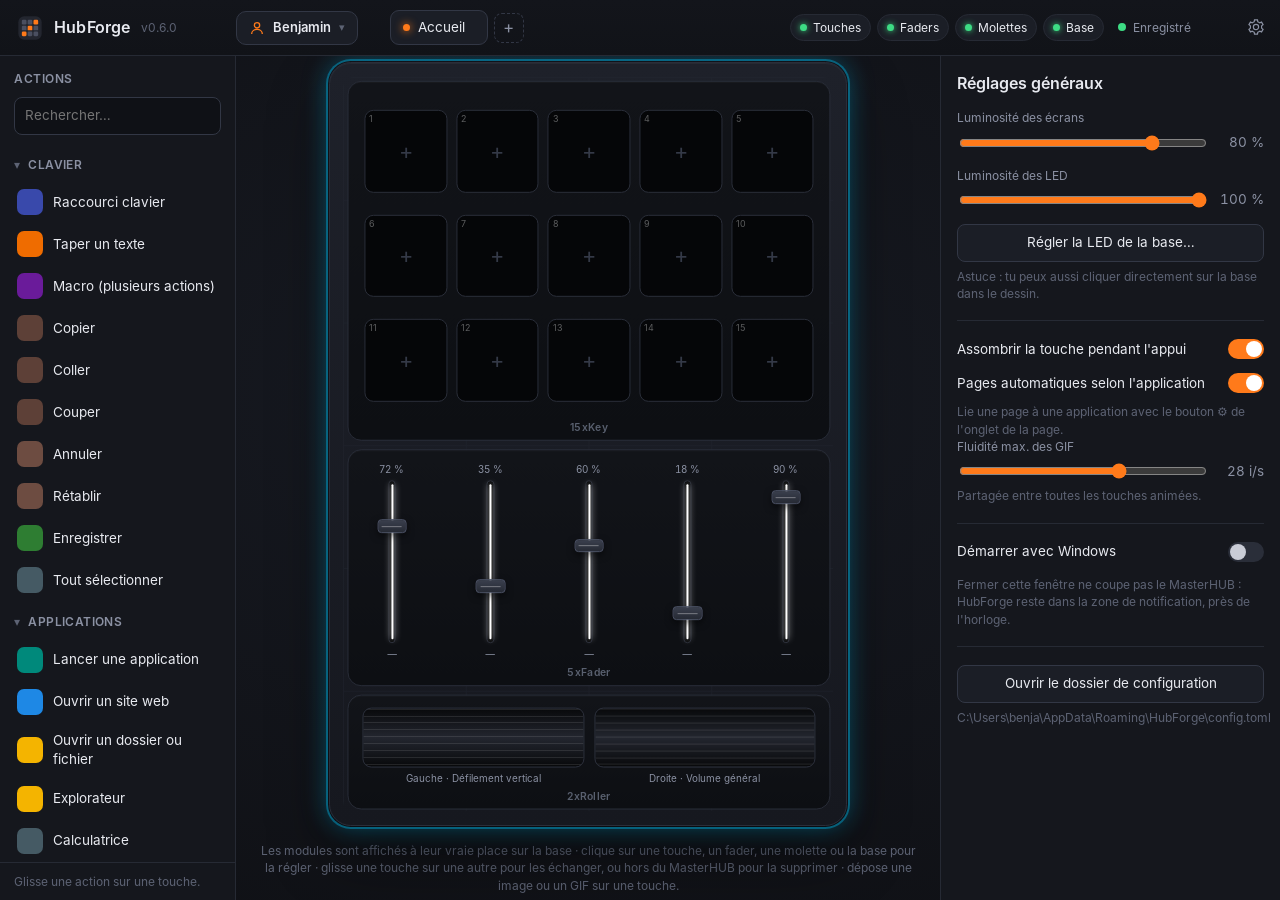
==== apps/hubforge/ui/index.html @ d47990d3 "v0.6.0 : profils, styles des touches vivantes, mini-jeu caché - Profils : une configuration complète" ====
<!doctype html>
<html lang="fr">
<head>
  <meta charset="utf-8" />
  <meta name="viewport" content="width=device-width, initial-scale=1" />
  <title>HubForge</title>
  <link rel="stylesheet" href="style.css" />
</head>
<body>
  <header class="topbar">
    <div class="brand">
      <svg class="brand-logo" viewBox="0 0 24 24" aria-hidden="true">
        <rect x="2" y="2" width="20" height="20" rx="5" fill="#23262f"/>
        <g fill="#4a4f60">
          <rect x="5" y="5" width="4" height="4" rx="1"/><rect x="10" y="5" width="4" height="4" rx="1"/>
          <rect x="5" y="10" width="4" height="4" rx="1"/><rect x="15" y="10" width="4" height="4" rx="1"/>
          <rect x="10" y="15" width="4" height="4" rx="1"/><rect x="15" y="15" width="4" height="4" rx="1"/>
        </g>
        <g fill="#ff7a1a"><rect x="15" y="5" width="4" height="4" rx="1"/><rect x="10" y="10" width="4" height="4" rx="1"/><rect x="5" y="15" width="4" height="4" rx="1"/></g>
      </svg>
      <span class="brand-name">HubForge</span>
      <span class="brand-version" id="version"></span>
    </div>

    <div class="profile-wrap">
      <button class="profile-btn" id="profile-btn" title="Profil : une configuration complète du MasterHUB (touches, faders, molettes, LED)">
        <svg viewBox="0 0 24 24" aria-hidden="true"><circle cx="12" cy="8" r="4"/><path d="M4 21c0-4 3.6-7 8-7s8 3 8 7"/></svg>
        <span id="profile-name">Profil</span>
        <span class="caret">▾</span>
      </button>
      <div class="profile-menu hidden" id="profile-menu"></div>
    </div>

    <nav class="pages" id="pages" aria-label="Pages"></nav>

    <div class="topbar-right">
      <div class="modules" id="modules" title="Modules connectés"></div>
      <div class="save-state" id="save-state"><span class="dot"></span><span class="label">Enregistré</span></div>
      <button class="icon-btn" id="btn-settings" title="Réglages généraux">
        <svg viewBox="0 0 24 24"><path d="M12 8.5a3.5 3.5 0 1 0 0 7 3.5 3.5 0 0 0 0-7Z"/><path d="M19.4 13.5a7.7 7.7 0 0 0 0-3l2-1.6-2-3.4-2.4 1a7.6 7.6 0 0 0-2.6-1.5L14 2.5h-4l-.4 2.5A7.6 7.6 0 0 0 7 6.5l-2.4-1-2 3.4 2 1.6a7.7 7.7 0 0 0 0 3l-2 1.6 2 3.4 2.4-1a7.6 7.6 0 0 0 2.6 1.5l.4 2.5h4l.4-2.5a7.6 7.6 0 0 0 2.6-1.5l2.4 1 2-3.4-2-1.6Z"/></svg>
      </button>
    </div>
  </header>

  <div class="banner hidden" id="banner"></div>

  <main class="layout">
    <aside class="library">
      <div class="library-head">
        <h2>Actions</h2>
        <input type="search" class="input" id="lib-search" placeholder="Rechercher…" autocomplete="off" />
      </div>
      <div class="library-list" id="library"></div>
      <p class="library-hint">Glisse une action sur une touche.</p>
    </aside>

    <section class="stage">
      <div class="device" id="device">
        <div class="base" id="base"></div>
      </div>
      <p class="stage-hint">Les modules sont affichés à leur vraie place sur la base · clique sur une touche, un fader, une molette ou la base pour la régler · glisse une touche sur une autre pour les échanger, ou hors du MasterHUB pour la supprimer · dépose une image ou un GIF sur une touche.</p>
    </section>

    <aside class="inspector" id="inspector"></aside>
  </main>

  <div class="modal hidden" id="modal">
    <div class="modal-card">
      <p id="modal-text"></p>
      <input type="text" id="modal-input" class="hidden" />
      <div class="modal-actions">
        <button class="btn ghost" id="modal-cancel">Annuler</button>
        <button class="btn primary" id="modal-ok">OK</button>
      </div>
    </div>
  </div>

  <div class="toast hidden" id="toast"></div>

  <script src="app.js"></script>
</body>
</html>
---- apps/hubforge/ui/style.css ----
@font-face { font-family: "Inter"; src: url("fonts/Inter-Regular.otf"); font-weight: 400; }
@font-face { font-family: "Inter"; src: url("fonts/Inter-SemiBold.otf"); font-weight: 600; }

:root {
  --bg: #0e0f13;
  --panel: #15171d;
  --panel-2: #1b1e26;
  --line: #262a34;
  --line-2: #323745;
  --text: #e8eaf0;
  --muted: #8b91a3;
  --faint: #5d6374;
  --accent: #ff7a1a;
  --accent-2: #ff9a4d;
  --accent-soft: rgba(255, 122, 26, 0.14);
  --ok: #3ddc84;
  --err: #ff5a5f;
  /* taille d'une unité de la base (4 × 6 unités) */
  --u: 124px;
}

* { box-sizing: border-box; }
html, body { height: 100%; margin: 0; }
body {
  background: var(--bg);
  color: var(--text);
  font: 400 13.5px/1.45 "Inter", "Segoe UI", system-ui, sans-serif;
  -webkit-font-smoothing: antialiased;
  user-select: none;
  overflow: hidden;
  display: flex;
  flex-direction: column;
}
input, select, textarea, button { font: inherit; color: inherit; }
.hidden { display: none !important; }

/* ---------- Barre du haut ---------- */
.topbar {
  height: 56px; display: flex; align-items: center; gap: 20px; padding: 0 16px;
  border-bottom: 1px solid var(--line); background: linear-gradient(180deg, #13151b, #111318); flex: none;
}
.brand { display: flex; align-items: center; gap: 10px; min-width: 200px; }
.brand-logo { width: 28px; height: 28px; }
.brand-name { font-weight: 600; font-size: 16px; letter-spacing: 0.2px; }
.brand-version { color: var(--faint); font-size: 12px; }
.pages { display: flex; align-items: center; gap: 6px; flex: 1; overflow-x: auto; scrollbar-width: none; }
.page-tab {
  display: flex; align-items: center; gap: 8px; padding: 7px 12px; border-radius: 9px;
  border: 1px solid transparent; color: var(--muted); cursor: pointer; white-space: nowrap;
}
.page-tab:hover { background: var(--panel-2); color: var(--text); }
.page-tab.active { background: var(--panel-2); border-color: var(--line-2); color: var(--text); }
.page-tab .on-device { width: 7px; height: 7px; border-radius: 50%; background: var(--accent); box-shadow: 0 0 8px var(--accent); }
.page-tab .close { opacity: 0; color: var(--faint); font-size: 15px; line-height: 1; padding: 0 2px; border-radius: 4px; }
.page-tab:hover .close { opacity: 1; }
.page-tab .auto { display: inline-flex; color: var(--accent-2); }
.page-tab .auto svg { width: 13px; height: 13px; }
.page-tab .folder-mark { color: #F4B400; }
.page-tab.is-folder { font-style: normal; }
.page-tab .opts { display: inline-flex; color: var(--faint); border-radius: 4px; padding: 1px; }
.page-tab .opts svg { width: 14px; height: 14px; }
.page-tab .opts:hover { color: var(--text); background: rgba(255, 255, 255, 0.06); }
.app-chip-icon { width: 14px; height: 14px; display: inline-flex; }
.app-chip-icon svg { width: 14px; height: 14px; }
.page-tab .close:hover { color: var(--err); }
.page-add { width: 30px; height: 30px; border-radius: 8px; border: 1px dashed var(--line-2); background: none; color: var(--muted); cursor: pointer; font-size: 17px; }
.page-add:hover { color: var(--accent); border-color: var(--accent); }
.topbar-right { display: flex; align-items: center; gap: 14px; }
.modules { display: flex; gap: 6px; }
.chip {
  display: inline-flex; align-items: center; gap: 6px; padding: 4px 9px; border-radius: 999px;
  background: var(--panel-2); border: 1px solid var(--line); font-size: 12px; color: var(--muted);
}
.chip .led { width: 7px; height: 7px; border-radius: 50%; background: var(--faint); }
.chip.on { color: var(--text); }
.chip.on .led { background: var(--ok); box-shadow: 0 0 6px var(--ok); }
.save-state { display: flex; align-items: center; gap: 7px; font-size: 12px; color: var(--muted); min-width: 108px; }
.save-state .dot { width: 8px; height: 8px; border-radius: 50%; background: var(--ok); }
.save-state.saving .dot { background: var(--accent); animation: pulse 0.8s infinite alternate; }
.save-state.error .dot { background: var(--err); }
@keyframes pulse { to { opacity: 0.3; } }
.icon-btn { width: 34px; height: 34px; border-radius: 9px; border: 1px solid var(--line); background: var(--panel-2); cursor: pointer; display: grid; place-items: center; }
.icon-btn svg { width: 18px; height: 18px; fill: none; stroke: var(--muted); stroke-width: 1.6; }
.icon-btn:hover svg, .icon-btn.active svg { stroke: var(--accent); }
.icon-btn.active { border-color: var(--accent); }
.banner { padding: 9px 16px; background: rgba(255, 90, 95, 0.12); border-bottom: 1px solid rgba(255, 90, 95, 0.35); color: #ffb3b5; white-space: pre-wrap; font-size: 12.5px; }

/* ---------- Mise en page ---------- */
.layout { flex: 1; display: grid; grid-template-columns: 236px 1fr 340px; min-height: 0; }

/* ---------- Bibliothèque ---------- */
.library { border-right: 1px solid var(--line); background: var(--panel); display: flex; flex-direction: column; min-height: 0; }
.library-head { padding: 14px 14px 8px; }
.library-head h2, .inspector h2 { margin: 0 0 10px; font-size: 12px; font-weight: 600; letter-spacing: 0.5px; text-transform: uppercase; color: var(--muted); }
.library-list { flex: 1; overflow-y: auto; padding: 0 8px 8px; }
.lib-cat { margin-top: 6px; }
.lib-cat-title { display: flex; align-items: center; gap: 8px; padding: 7px 6px; cursor: pointer; font-size: 12px; font-weight: 600; color: var(--muted); text-transform: uppercase; letter-spacing: 0.4px; }
.lib-cat-title .caret { transition: transform 0.15s; color: var(--faint); }
.lib-cat.closed .caret { transform: rotate(-90deg); }
.lib-cat.closed .lib-items { display: none; }
.lib-item { display: flex; align-items: center; gap: 10px; padding: 6px 8px; margin: 2px 0; border-radius: 8px; cursor: grab; border: 1px solid transparent; }
.lib-item:hover { background: var(--panel-2); border-color: var(--line); }
.lib-item:active { cursor: grabbing; }
.lib-swatch { width: 26px; height: 26px; border-radius: 7px; flex: none; display: grid; place-items: center; }
.lib-swatch svg { width: 16px; height: 16px; }
.library-hint { margin: 0; padding: 10px 14px; color: var(--faint); font-size: 12px; border-top: 1px solid var(--line); }

/* ---------- Scène : la base et ses modules ---------- */
.stage {
  position: relative;
  display: flex; flex-direction: column; align-items: center; justify-content: center; gap: 16px;
  padding: 20px; min-width: 0; overflow: hidden;
  background: radial-gradient(1200px 700px at 50% 40%, #171a22, var(--bg));
}
.device { flex: none; position: relative; }
.base {
  position: relative;
  width: calc(var(--u) * 4 + 28px); height: calc(var(--u) * 6 + 28px);
  padding: 14px; border-radius: 22px;
  background: linear-gradient(180deg, #1e212a, #16181f);
  border: 1px solid #2a2e3a;
  box-shadow: 0 30px 60px rgba(0, 0, 0, 0.45), inset 0 1px 0 rgba(255, 255, 255, 0.04);
}
.base::before { /* grille des emplacements libres */
  content: ""; position: absolute; inset: 14px; border-radius: 10px;
  background-image:
    linear-gradient(#262a35 1px, transparent 1px),
    linear-gradient(90deg, #262a35 1px, transparent 1px);
  background-size: var(--u) var(--u);
  opacity: 0.35;
}
.base-glow { position: absolute; inset: -2px; border-radius: 23px; pointer-events: none; opacity: 0.9; }
.base { cursor: pointer; }
.base .module { cursor: pointer; }

/* Emplacement d'un module (boîte englobante sur la grille) */
.slot { position: absolute; }
.slot > .module { position: absolute; left: 50%; top: 50%; }
/* Module dans son sens normal, tourné selon son orientation réelle */
.module {
  position: relative; flex: none;
  border-radius: 14px; cursor: pointer;
  background: linear-gradient(180deg, #121419, #0d0f13);
  border: 1px solid #272b36;
  box-shadow: inset 0 1px 0 rgba(255, 255, 255, 0.03);
  transition: border-color 0.15s, box-shadow 0.15s;
}
.module:hover { border-color: #3a3f4f; }
.module.selected { border-color: var(--accent); box-shadow: 0 0 0 3px var(--accent-soft); }
.module.ghost { opacity: 0.45; border-style: dashed; }
.module-label {
  position: absolute; left: 0; right: 0; bottom: 5px; text-align: center;
  font-size: 10.5px; font-weight: 600; color: #59606f; letter-spacing: 0.3px; pointer-events: none;
}
.module.ghost .module-label::after { content: " · non connecté"; color: var(--err); font-weight: 400; }

/* 15 touches : 4 × 3 unités */
.m-keys { width: calc(var(--u) * 4 - 8px); height: calc(var(--u) * 3 - 8px); padding: 22px 16px 32px; }
.keys { display: grid; grid-template-columns: repeat(5, 1fr); grid-template-rows: repeat(3, 1fr); gap: 9px; height: 100%; }
.key {
  position: relative; aspect-ratio: 1; width: 100%; max-height: 100%; justify-self: center; align-self: center;
  border-radius: 9px; background: #050608; border: 1px solid #2a2e39;
  overflow: hidden; cursor: pointer; transition: transform 0.08s, box-shadow 0.15s, border-color 0.15s;
}
.key img { width: 100%; height: 100%; display: block; pointer-events: none; }
#keys .key img { transform: rotate(var(--key-rot, 0deg)); }
.key .num { position: absolute; top: 2px; left: 4px; font-size: 9px; color: rgba(255, 255, 255, 0.35); pointer-events: none; }
.key .badge { position: absolute; top: 3px; right: 3px; font-size: 8.5px; font-weight: 600; padding: 1px 4px; border-radius: 4px; background: rgba(0, 0, 0, 0.65); color: var(--accent-2); pointer-events: none; }
.key.empty::after { content: "+"; position: absolute; inset: 0; display: grid; place-items: center; color: #343947; font-size: 22px; }
.key:hover { border-color: #4a5063; }
.key.selected { border-color: var(--accent); box-shadow: 0 0 0 3px var(--accent-soft); }
.key.pressed { transform: scale(0.93); box-shadow: 0 0 0 3px var(--accent), 0 0 22px rgba(255, 122, 26, 0.6); }
.key.drop { border-color: var(--accent); box-shadow: 0 0 0 3px var(--accent-soft), inset 0 0 0 2px var(--accent); }
.key.dragging { opacity: 0.4; }

/* 5 faders : 4 × 2 unités */
.m-faders { width: calc(var(--u) * 4 - 8px); height: calc(var(--u) * 2 - 8px); padding: 12px 22px 24px; }
.faders { display: flex; justify-content: space-between; height: 100%; }
.fader { width: 44px; display: flex; flex-direction: column; align-items: center; gap: 4px; border-radius: 8px; cursor: pointer; }
.fader:hover { background: rgba(255, 255, 255, 0.025); }
.fader.selected .fader-track { box-shadow: 0 0 0 2px var(--accent); }
.fader-value { font-size: 10px; color: var(--muted); font-variant-numeric: tabular-nums; }
.fader-track { position: relative; flex: 1; width: 8px; border-radius: 5px; background: #040506; border: 1px solid #262a35; }
.fader-led { position: absolute; left: 50%; top: 3px; bottom: 3px; width: 2px; transform: translateX(-50%); border-radius: 2px; }
.fader-thumb {
  position: absolute; left: 50%; width: 30px; height: 14px; transform: translate(-50%, 50%);
  border-radius: 4px; background: linear-gradient(180deg, #3a3f4d, #262a34); border: 1px solid #4a5063;
  box-shadow: 0 3px 8px rgba(0, 0, 0, 0.5); transition: bottom 0.06s linear;
}
.fader-thumb::after { content: ""; position: absolute; left: 4px; right: 4px; top: 50%; height: 1px; background: rgba(255, 255, 255, 0.35); }
.fader-name { font-size: 10px; color: var(--muted); max-width: 64px; text-align: center; overflow: hidden; text-overflow: ellipsis; white-space: nowrap; }

/* 2 molettes : 4 × 1 unité, deux rouleaux côte à côte */
.m-rollers { width: calc(var(--u) * 4 - 8px); height: calc(var(--u) - 8px); padding: 12px 14px 24px; }
.rollers { display: flex; gap: 10px; height: 100%; }
.roller { flex: 1; display: flex; flex-direction: column; gap: 3px; cursor: pointer; border-radius: 9px; }
.roller.selected .roller-drum { box-shadow: 0 0 0 2px var(--accent); }
.roller-drum {
  flex: 1; border-radius: 9px; border: 1px solid #2c303c;
  background:
    repeating-linear-gradient(180deg, rgba(255, 255, 255, 0.10) 0 1px, transparent 1px 7px),
    linear-gradient(180deg, #08090b, #23262f 50%, #08090b);
  background-position: 0 0, 0 0;
  transition: background-position 0.12s ease-out;
}
.roller-name { font-size: 10px; color: var(--muted); text-align: center; white-space: nowrap; overflow: hidden; text-overflow: ellipsis; }

.stage-hint { margin: 0; max-width: 680px; text-align: center; color: var(--faint); font-size: 12px; }

/* ---------- Inspecteur ---------- */
.inspector { border-left: 1px solid var(--line); background: var(--panel); padding: 16px; overflow-y: auto; }
.insp-title { display: flex; align-items: baseline; justify-content: space-between; gap: 8px; margin-bottom: 14px; }
.insp-title h3 { margin: 0; font-size: 16px; font-weight: 600; }
.insp-title .sub { color: var(--faint); font-size: 12px; }
.insp-preview { display: flex; justify-content: center; gap: 14px; margin: 4px 0 16px; }
.insp-preview .key { width: 120px; height: 120px; cursor: default; }
.insp-preview .key:hover { border-color: #2a2e39; }
.insp-preview .state-label { text-align: center; font-size: 11px; color: var(--faint); margin-top: 4px; }
.field { margin-bottom: 14px; }
.field > label, .field-label { display: block; margin-bottom: 6px; font-size: 12px; color: var(--muted); }
.row { display: flex; gap: 8px; align-items: center; }
.row > * { min-width: 0; }
.grow { flex: 1; }
.input, select.input, textarea.input { width: 100%; padding: 8px 10px; border-radius: 8px; background: #0f1116; border: 1px solid var(--line-2); outline: none; user-select: text; }
.input:focus { border-color: var(--accent); box-shadow: 0 0 0 3px var(--accent-soft); }
textarea.input { resize: vertical; min-height: 70px; }
select.input { appearance: none; background-image: linear-gradient(45deg, transparent 50%, var(--muted) 50%), linear-gradient(135deg, var(--muted) 50%, transparent 50%); background-position: calc(100% - 15px) 52%, calc(100% - 10px) 52%; background-size: 5px 5px; background-repeat: no-repeat; padding-right: 28px; }
select.input option, select.input optgroup { background: #15171d; }
.color { width: 38px; height: 34px; padding: 0; border-radius: 8px; border: 1px solid var(--line-2); background: none; cursor: pointer; flex: none; }
.color::-webkit-color-swatch-wrapper { padding: 3px; }
.color::-webkit-color-swatch { border: none; border-radius: 5px; }
.swatches { display: flex; flex-wrap: wrap; gap: 6px; margin-top: 8px; }
.swatch { width: 20px; height: 20px; border-radius: 5px; border: 1px solid rgba(255, 255, 255, 0.12); cursor: pointer; }
.swatch:hover { transform: scale(1.15); }
.btn { padding: 8px 12px; border-radius: 8px; border: 1px solid var(--line-2); background: var(--panel-2); cursor: pointer; white-space: nowrap; }
.btn:hover { border-color: #4a5063; }
.btn.primary { background: var(--accent); border-color: var(--accent); color: #1a0d03; font-weight: 600; }
.btn.primary:hover { background: var(--accent-2); }
.btn.ghost { background: none; }
.btn.danger { color: #ffb3b5; border-color: rgba(255, 90, 95, 0.35); background: rgba(255, 90, 95, 0.06); }
.btn.danger:hover { border-color: var(--err); }
.btn.small { padding: 4px 8px; font-size: 12px; }
.btn.active { border-color: var(--accent); color: var(--accent-2); }
.capture.listening { border-color: var(--accent); box-shadow: 0 0 0 3px var(--accent-soft); }
.chips { display: flex; flex-wrap: wrap; gap: 6px; margin-top: 8px; }
.chip.removable { cursor: pointer; color: var(--text); }
.chip.removable:hover { border-color: var(--err); }
.chip.add { cursor: pointer; border-style: dashed; }
.chip.add:hover { color: var(--accent); border-color: var(--accent); }
.hint { margin: 6px 0 0; color: var(--faint); font-size: 12px; }
.sep { height: 1px; background: var(--line); margin: 18px 0; }
.switch { display: flex; align-items: center; justify-content: space-between; gap: 10px; margin-bottom: 14px; cursor: pointer; }
.switch input { display: none; }
.switch .knob { width: 36px; height: 20px; border-radius: 999px; background: #2a2e39; position: relative; flex: none; transition: background 0.15s; }
.switch .knob::after { content: ""; position: absolute; top: 2px; left: 2px; width: 16px; height: 16px; border-radius: 50%; background: #c9ccd6; transition: transform 0.15s; }
.switch input:checked + .knob { background: var(--accent); }
.switch input:checked + .knob::after { transform: translateX(16px); background: #fff; }
input[type="range"] { width: 100%; accent-color: var(--accent); }
.range-row { display: flex; align-items: center; gap: 10px; }
.range-row .val { width: 56px; text-align: right; color: var(--muted); font-variant-numeric: tabular-nums; white-space: nowrap; }
.empty-state { color: var(--faint); text-align: center; padding: 30px 10px; }
.tabs { display: flex; gap: 4px; padding: 3px; background: #0f1116; border: 1px solid var(--line-2); border-radius: 10px; margin-bottom: 14px; }
.tabs button { flex: 1; padding: 6px 8px; border-radius: 7px; border: none; background: none; color: var(--muted); cursor: pointer; }
.tabs button.on { background: var(--panel-2); color: var(--text); box-shadow: 0 1px 0 rgba(255, 255, 255, 0.04); }

/* Sélecteur d'icônes */
.icon-current { display: flex; align-items: center; gap: 10px; }
.icon-current .ic { width: 38px; height: 38px; border-radius: 8px; background: #0f1116; border: 1px solid var(--line-2); display: grid; place-items: center; flex: none; overflow: hidden; }
.icon-current .ic svg { width: 22px; height: 22px; color: var(--text); }
.icon-current .ic img { width: 100%; height: 100%; object-fit: contain; }
.icon-picker { margin-top: 10px; padding: 10px; background: #0f1116; border: 1px solid var(--line-2); border-radius: 10px; }
.icon-grid { display: grid; grid-template-columns: repeat(7, 1fr); gap: 4px; max-height: 220px; overflow-y: auto; margin-top: 8px; }
.icon-cell { aspect-ratio: 1; display: grid; place-items: center; border-radius: 7px; cursor: pointer; color: #c9ccd6; border: 1px solid transparent; }
.icon-cell svg { width: 20px; height: 20px; }
.icon-cell:hover { background: var(--panel-2); color: #fff; border-color: var(--line-2); }
.icon-cell.on { border-color: var(--accent); color: var(--accent-2); }

/* ---------- Divers ---------- */
.modal { position: fixed; inset: 0; background: rgba(0, 0, 0, 0.55); display: grid; place-items: center; z-index: 50; }
.modal-card { width: 380px; background: var(--panel); border: 1px solid var(--line-2); border-radius: 14px; padding: 18px; box-shadow: 0 30px 60px rgba(0, 0, 0, 0.5); }
.modal-card p { margin: 0 0 14px; }
.modal-card input { width: 100%; margin-bottom: 14px; padding: 8px 10px; border-radius: 8px; background: #0f1116; border: 1px solid var(--line-2); outline: none; }
.modal-actions { display: flex; justify-content: flex-end; gap: 8px; }
.toast { position: fixed; bottom: 18px; left: 50%; transform: translateX(-50%); padding: 10px 16px; border-radius: 10px; background: #22252f; border: 1px solid var(--line-2); box-shadow: 0 10px 30px rgba(0, 0, 0, 0.4); z-index: 60; max-width: 70vw; }
.toast.error { border-color: rgba(255, 90, 95, 0.6); color: #ffb3b5; }
::-webkit-scrollbar { width: 10px; height: 10px; }
::-webkit-scrollbar-thumb { background: #2a2e39; border-radius: 10px; border: 2px solid var(--panel); }
::-webkit-scrollbar-track { background: transparent; }

/* Macros */
.steps { display: flex; flex-direction: column; gap: 8px; }
.step { border: 1px solid var(--line-2); border-radius: 10px; background: #12141a; }
.step.wait { background: #101217; border-style: dashed; }
.step-head { display: flex; align-items: center; gap: 6px; padding: 7px 8px 7px 10px; border-bottom: 1px solid var(--line-2); }
.step.wait .step-head { border-bottom-style: dashed; }
.step-num { width: 20px; height: 20px; border-radius: 6px; display: grid; place-items: center; font-size: 11px; font-weight: 600; background: var(--accent-soft); color: var(--accent-2); flex: none; }
.step-sum { flex: 1; font-size: 12px; color: var(--muted); white-space: nowrap; overflow: hidden; text-overflow: ellipsis; }
.step-body { padding: 10px 10px 2px; }
.step-body .field { margin-bottom: 10px; }
.icon-btn { width: 24px; height: 24px; border-radius: 6px; border: 1px solid transparent; background: none; color: var(--muted); cursor: pointer; font-size: 13px; line-height: 1; flex: none; }
.icon-btn:hover:not(:disabled) { background: var(--panel-2); color: var(--text); border-color: var(--line-2); }
.icon-btn.danger:hover:not(:disabled) { color: var(--err); }
.icon-btn:disabled { opacity: 0.3; cursor: default; }

/* Profils */
.profile-wrap { position: relative; margin-right: 12px; }
.profile-btn { display: flex; align-items: center; gap: 8px; height: 34px; padding: 0 12px; border-radius: 10px; border: 1px solid var(--line-2);
  background: var(--panel-2); color: var(--text); cursor: pointer; font: inherit; font-size: 13px; max-width: 220px; }
.profile-btn:hover { border-color: #3a3f4f; }
.profile-btn svg { width: 16px; height: 16px; fill: none; stroke: var(--accent); stroke-width: 2; flex: none; }
.profile-btn #profile-name { white-space: nowrap; overflow: hidden; text-overflow: ellipsis; font-weight: 600; }
.profile-btn .caret { color: var(--faint); font-size: 11px; }
.profile-menu { position: absolute; top: 40px; left: 0; z-index: 50; min-width: 250px; padding: 6px; border-radius: 12px;
  background: #171a21; border: 1px solid var(--line-2); box-shadow: 0 18px 40px rgba(0, 0, 0, 0.5); }
.profile-menu .pm-title { font-size: 11px; text-transform: uppercase; letter-spacing: 0.6px; color: var(--faint); padding: 6px 10px 4px; }
.profile-menu .pm-item { display: flex; align-items: center; gap: 8px; padding: 8px 10px; border-radius: 8px; cursor: pointer; font-size: 13px; color: var(--text); }
.profile-menu .pm-item:hover { background: var(--panel-2); }
.profile-menu .pm-item.on { color: var(--accent-2); }
.profile-menu .pm-item .check { width: 14px; color: var(--accent); }
.profile-menu .pm-item .grow { flex: 1; white-space: nowrap; overflow: hidden; text-overflow: ellipsis; }
.profile-menu .pm-item .del { opacity: 0; color: var(--faint); padding: 0 4px; border-radius: 4px; }
.profile-menu .pm-item:hover .del { opacity: 1; }
.profile-menu .pm-item .del:hover { color: var(--err); }
.profile-menu .pm-sep { height: 1px; background: var(--line-2); margin: 6px 4px; }
.profile-menu .pm-action { color: var(--muted); }

/* Glisser les onglets */
.page-tab.drag-over-left { box-shadow: inset 3px 0 0 var(--accent); }
.page-tab.drag-over-right { box-shadow: inset -3px 0 0 var(--accent); }
.page-tab.dragging { opacity: 0.4; }

/* Glisser une touche hors du hub pour la supprimer */
body.dragging-key .stage::after { content: "Lâche en dehors du MasterHUB pour supprimer la touche"; position: absolute; left: 50%; bottom: 14px;
  transform: translateX(-50%); padding: 6px 12px; border-radius: 8px; background: rgba(198, 40, 40, 0.18); border: 1px dashed var(--err);
  color: #ffb3b5; font-size: 12px; pointer-events: none; }
body.dragging-key.over-trash .stage { box-shadow: inset 0 0 0 2px rgba(198, 40, 40, 0.6); }
.toast .toast-action { margin-left: 12px; color: var(--accent-2); font-weight: 600; cursor: pointer; text-decoration: underline; }

/* Base sélectionnée (LED) */
.base.selected { outline: 2px solid var(--accent); outline-offset: 3px; }
.led-preview { height: 46px; border-radius: 12px; margin: 4px 0 16px; border: 1px solid var(--line-2); }

/* Mini-jeu */
.game-banner { position: absolute; left: 50%; top: 12px; transform: translateX(-50%); z-index: 5; padding: 8px 14px; border-radius: 10px;
  background: rgba(46, 125, 50, 0.2); border: 1px solid #2e7d32; color: #b9f6ca; font-size: 13px; }

/* Aperçu des effets de la LED de la base */
.fx-2 { animation: fx-breathe 3s ease-in-out infinite; }
.fx-3 { animation: fx-strobe 0.5s steps(2) infinite; }
.fx-5, .fx-6, .fx-7, .fx-8, .fx-9 { animation: fx-hue 4s linear infinite; }
@keyframes fx-breathe { 0%, 100% { opacity: 0.25; } 50% { opacity: 1; } }
@keyframes fx-strobe { 0% { opacity: 1; } 100% { opacity: 0.1; } }
@keyframes fx-hue { from { filter: hue-rotate(0deg) saturate(1.6); } to { filter: hue-rotate(360deg) saturate(1.6); } }

/* Choix du style des touches vivantes */
.chip.style-on { border-color: var(--accent); color: var(--accent-2); background: var(--accent-soft); cursor: default; }
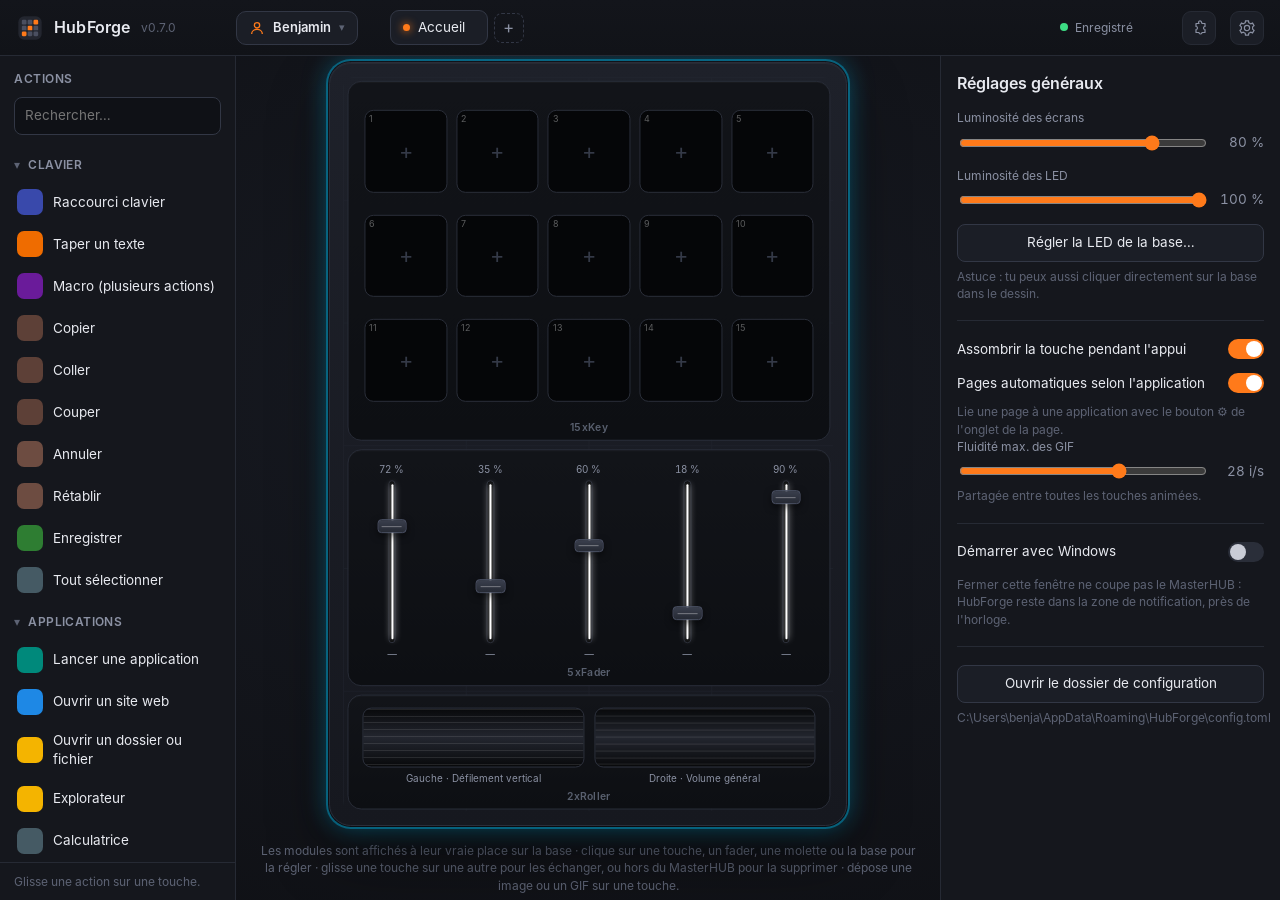
==== commit 74d73479: "v0.7.0 : addons .forge (niveau 1) et addon officiel Fusion 360 - Addons déclaratifs : dossier addons" ====
--- a/apps/hubforge/ui/index.html
+++ b/apps/hubforge/ui/index.html
@@ -36,6 +36,9 @@
     <div class="topbar-right">
       <div class="modules" id="modules" title="Modules connectés"></div>
       <div class="save-state" id="save-state"><span class="dot"></span><span class="label">Enregistré</span></div>
+      <button class="icon-btn" id="btn-addons" title="Addons">
+        <svg viewBox="0 0 24 24" fill="none" stroke="currentColor" stroke-width="2" stroke-linecap="round" stroke-linejoin="round"><path d="M15.4 4.6a2 2 0 1 0-3.4 1.4H8v4a2 2 0 1 1 0 4v4h4a2 2 0 1 0 4 0h4v-4a2 2 0 1 1 0-4V6h-4a2 2 0 0 0-.6-1.4z"/></svg>
+      </button>
       <button class="icon-btn" id="btn-settings" title="Réglages généraux">
         <svg viewBox="0 0 24 24"><path d="M12 8.5a3.5 3.5 0 1 0 0 7 3.5 3.5 0 0 0 0-7Z"/><path d="M19.4 13.5a7.7 7.7 0 0 0 0-3l2-1.6-2-3.4-2.4 1a7.6 7.6 0 0 0-2.6-1.5L14 2.5h-4l-.4 2.5A7.6 7.6 0 0 0 7 6.5l-2.4-1-2 3.4 2 1.6a7.7 7.7 0 0 0 0 3l-2 1.6 2 3.4 2.4-1a7.6 7.6 0 0 0 2.6 1.5l.4 2.5h4l.4-2.5a7.6 7.6 0 0 0 2.6-1.5l2.4 1 2-3.4-2-1.6Z"/></svg>
       </button>
--- a/apps/hubforge/ui/style.css
+++ b/apps/hubforge/ui/style.css
@@ -297,10 +297,10 @@
 .step-sum { flex: 1; font-size: 12px; color: var(--muted); white-space: nowrap; overflow: hidden; text-overflow: ellipsis; }
 .step-body { padding: 10px 10px 2px; }
 .step-body .field { margin-bottom: 10px; }
-.icon-btn { width: 24px; height: 24px; border-radius: 6px; border: 1px solid transparent; background: none; color: var(--muted); cursor: pointer; font-size: 13px; line-height: 1; flex: none; }
-.icon-btn:hover:not(:disabled) { background: var(--panel-2); color: var(--text); border-color: var(--line-2); }
-.icon-btn.danger:hover:not(:disabled) { color: var(--err); }
-.icon-btn:disabled { opacity: 0.3; cursor: default; }
+.step-btn { width: 24px; height: 24px; border-radius: 6px; border: 1px solid transparent; background: none; color: var(--muted); cursor: pointer; font-size: 13px; line-height: 1; flex: none; }
+.step-btn:hover:not(:disabled) { background: var(--panel-2); color: var(--text); border-color: var(--line-2); }
+.step-btn.danger:hover:not(:disabled) { color: var(--err); }
+.step-btn:disabled { opacity: 0.3; cursor: default; }
 
 /* Profils */
 .profile-wrap { position: relative; margin-right: 12px; }
@@ -354,3 +354,23 @@
 
 /* Choix du style des touches vivantes */
 .chip.style-on { border-color: var(--accent); color: var(--accent-2); background: var(--accent-soft); cursor: default; }
+
+/* Addons */
+.addon-card { border: 1px solid var(--line-2); border-radius: 12px; padding: 12px; margin-bottom: 10px; background: #12141a; }
+.addon-card.off { opacity: 0.6; }
+.addon-card.broken { border-color: rgba(255, 90, 95, 0.5); }
+.addon-head { display: flex; align-items: center; gap: 10px; margin-bottom: 8px; }
+.addon-icon { display: inline-grid; place-items: center; border-radius: 9px; background: #1f2229; color: var(--accent-2); flex: none; padding: 5px; box-sizing: border-box; }
+.addon-icon svg, .addon-icon img { width: 100%; height: 100%; }
+.addon-name { font-weight: 600; display: flex; align-items: center; gap: 6px; }
+.addon-badge { font-size: 10px; font-weight: 600; padding: 1px 6px; border-radius: 999px; background: var(--accent-soft); color: var(--accent-2); }
+.addon-meta { font-size: 11.5px; color: var(--faint); }
+.addon-desc { font-size: 12.5px; color: var(--muted); margin: 0 0 6px; }
+.addon-error { font-size: 12px; color: #ffb3b5; background: rgba(255, 90, 95, 0.08); border-radius: 8px; padding: 8px; white-space: pre-wrap; }
+.lib-cat.addon .lib-cat-title { color: var(--accent-2); }
+.lib-swatch img { width: 100%; height: 100%; object-fit: contain; }
+#btn-addons svg { width: 18px; height: 18px; }
+
+/* Barre du haut sur les fenêtres étroites : les pastilles des modules
+   disparaissent (le dessin de la base montre déjà les modules branchés). */
+@media (max-width: 1440px) { .modules { display: none; } }
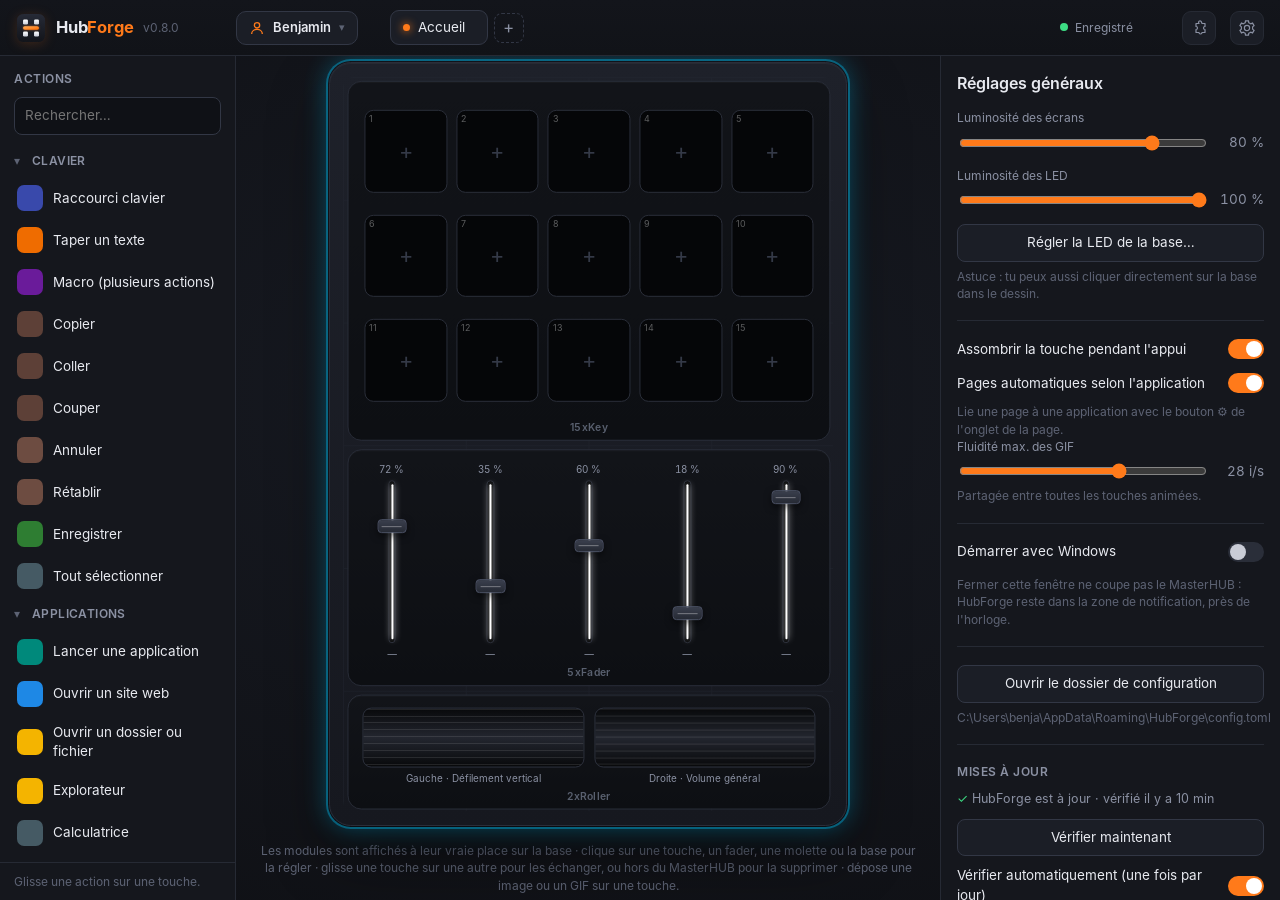
==== commit 6852246e: "v0.8.0 : installateur Windows, mises à jour depuis GitHub, nouveau logo - Installateur NSIS (install" ====
--- a/apps/hubforge/ui/index.html
+++ b/apps/hubforge/ui/index.html
@@ -9,16 +9,23 @@
 <body>
   <header class="topbar">
     <div class="brand">
-      <svg class="brand-logo" viewBox="0 0 24 24" aria-hidden="true">
-        <rect x="2" y="2" width="20" height="20" rx="5" fill="#23262f"/>
-        <g fill="#4a4f60">
-          <rect x="5" y="5" width="4" height="4" rx="1"/><rect x="10" y="5" width="4" height="4" rx="1"/>
-          <rect x="5" y="10" width="4" height="4" rx="1"/><rect x="15" y="10" width="4" height="4" rx="1"/>
-          <rect x="10" y="15" width="4" height="4" rx="1"/><rect x="15" y="15" width="4" height="4" rx="1"/>
-        </g>
-        <g fill="#ff7a1a"><rect x="15" y="5" width="4" height="4" rx="1"/><rect x="10" y="10" width="4" height="4" rx="1"/><rect x="5" y="15" width="4" height="4" rx="1"/></g>
+      <svg class="brand-logo" viewBox="0 0 512 512" aria-hidden="true">
+        <defs>
+        <linearGradient id="hf-bg" x1="0" y1="0" x2="0" y2="1"><stop offset="0" stop-color="#262A36"/><stop offset="1" stop-color="#12141A"/></linearGradient>
+        <linearGradient id="hf-or" x1="0" y1="0" x2="1" y2="1"><stop offset="0" stop-color="#FFB15C"/><stop offset="1" stop-color="#FF6A00"/></linearGradient>
+        <linearGradient id="hf-wh" x1="0" y1="0" x2="0" y2="1"><stop offset="0" stop-color="#FFFFFF"/><stop offset="1" stop-color="#C9CDD8"/></linearGradient>
+        <filter id="hf-glow" x="-50%" y="-50%" width="200%" height="200%"><feGaussianBlur stdDeviation="14"/></filter>
+        </defs>
+        <rect x="16" y="16" width="480" height="480" rx="112" fill="url(#hf-bg)"/>
+        <rect x="16.5" y="16.5" width="479" height="479" rx="111.5" fill="none" stroke="#FFFFFF" stroke-opacity="0.07" stroke-width="3"/>
+        <rect x="120" y="112" width="84" height="84" rx="22" fill="url(#hf-wh)"/>
+        <rect x="120" y="316" width="84" height="84" rx="22" fill="url(#hf-wh)"/>
+        <rect x="308" y="112" width="84" height="84" rx="22" fill="url(#hf-wh)"/>
+        <rect x="308" y="316" width="84" height="84" rx="22" fill="url(#hf-wh)"/>
+        <rect x="120" y="226" width="272" height="60" rx="30" fill="#FF7A1A" filter="url(#hf-glow)" opacity="0.65"/>
+        <rect x="120" y="226" width="272" height="60" rx="30" fill="url(#hf-or)"/>
       </svg>
-      <span class="brand-name">HubForge</span>
+      <span class="brand-name">Hub<span class="accent">Forge</span></span>
       <span class="brand-version" id="version"></span>
     </div>
 
@@ -34,6 +41,7 @@
     <nav class="pages" id="pages" aria-label="Pages"></nav>
 
     <div class="topbar-right">
+      <button class="update-pill hidden" id="update-pill" title="Une nouvelle version de HubForge est disponible">Mise à jour</button>
       <div class="modules" id="modules" title="Modules connectés"></div>
       <div class="save-state" id="save-state"><span class="dot"></span><span class="label">Enregistré</span></div>
       <button class="icon-btn" id="btn-addons" title="Addons">
@@ -78,6 +86,26 @@
     </div>
   </div>
 
+  <!-- Boîte de dialogue riche : mise à jour, nouveautés -->
+  <div class="dialog hidden" id="dialog" role="dialog" aria-modal="true" aria-labelledby="dialog-title">
+    <div class="dialog-card">
+      <div class="dialog-head">
+        <div class="dialog-icon" id="dialog-icon"></div>
+        <div style="flex:1;min-width:0">
+          <h3 id="dialog-title"></h3>
+          <div class="dialog-sub" id="dialog-sub"></div>
+        </div>
+        <button class="dialog-close" id="dialog-close" title="Fermer">×</button>
+      </div>
+      <div class="dialog-body" id="dialog-body"></div>
+      <div class="dialog-progress hidden" id="dialog-progress">
+        <div class="bar"><span id="dialog-bar"></span></div>
+        <div class="hint" id="dialog-progress-text" style="margin-top:8px"></div>
+      </div>
+      <div class="dialog-actions" id="dialog-actions"></div>
+    </div>
+  </div>
+
   <div class="toast hidden" id="toast"></div>
 
   <script src="app.js"></script>
--- a/apps/hubforge/ui/style.css
+++ b/apps/hubforge/ui/style.css
@@ -1,5 +1,7 @@
 @font-face { font-family: "Inter"; src: url("fonts/Inter-Regular.otf"); font-weight: 400; }
+@font-face { font-family: "Inter"; src: url("fonts/Inter-Medium.otf"); font-weight: 500; }
 @font-face { font-family: "Inter"; src: url("fonts/Inter-SemiBold.otf"); font-weight: 600; }
+@font-face { font-family: "Inter"; src: url("fonts/Inter-Bold.otf"); font-weight: 700; }
 
 :root {
   --bg: #0e0f13;
@@ -40,8 +42,9 @@
   border-bottom: 1px solid var(--line); background: linear-gradient(180deg, #13151b, #111318); flex: none;
 }
 .brand { display: flex; align-items: center; gap: 10px; min-width: 200px; }
-.brand-logo { width: 28px; height: 28px; }
-.brand-name { font-weight: 600; font-size: 16px; letter-spacing: 0.2px; }
+.brand-logo { width: 30px; height: 30px; filter: drop-shadow(0 2px 6px rgba(255, 122, 26, 0.18)); cursor: default; }
+.brand-name { font-weight: 700; font-size: 16.5px; letter-spacing: -0.2px; }
+.brand-name .accent { color: var(--accent); }
 .brand-version { color: var(--faint); font-size: 12px; }
 .pages { display: flex; align-items: center; gap: 6px; flex: 1; overflow-x: auto; scrollbar-width: none; }
 .page-tab {
@@ -374,3 +377,68 @@
 /* Barre du haut sur les fenêtres étroites : les pastilles des modules
    disparaissent (le dessin de la base montre déjà les modules branchés). */
 @media (max-width: 1440px) { .modules { display: none; } }
+
+/* Bibliothèque en dossiers (addons : un dossier par addon, sous-dossiers) */
+.lib-section { font-size: 10.5px; font-weight: 700; letter-spacing: 0.8px; text-transform: uppercase; color: var(--faint); margin: 12px 6px 4px; }
+.lib-section:first-child { margin-top: 2px; }
+.lib-folder { margin-top: 2px; }
+.lib-folder-title { display: flex; align-items: center; gap: 8px; padding: 7px 6px; cursor: pointer; border-radius: 8px; user-select: none; }
+.lib-folder-title:hover { background: rgba(255, 255, 255, 0.03); }
+.lib-folder-title .caret { transition: transform 0.15s; color: var(--faint); width: 10px; flex: none; }
+.lib-folder-title .grow { flex: 1; min-width: 0; white-space: nowrap; overflow: hidden; text-overflow: ellipsis; }
+.lib-folder.closed > .lib-folder-title .caret { transform: rotate(-90deg); }
+.lib-folder.closed > .lib-folder-body { display: none; }
+.lib-folder.level-0 > .lib-folder-title { font-size: 12px; font-weight: 600; color: var(--muted); text-transform: uppercase; letter-spacing: 0.4px; }
+.lib-folder.addon-root > .lib-folder-title { text-transform: none; letter-spacing: 0; font-size: 13.5px; color: var(--text); }
+.lib-folder.addon-root { border: 1px solid var(--line); border-radius: 10px; margin: 4px 0 6px; background: rgba(255, 255, 255, 0.015); }
+.lib-folder.addon-root > .lib-folder-body { padding: 0 6px 6px; }
+.lib-folder.level-1 > .lib-folder-title, .lib-folder.level-2 > .lib-folder-title, .lib-folder.level-3 > .lib-folder-title { font-size: 12.5px; font-weight: 600; color: var(--muted); }
+.lib-folder.level-1 > .lib-folder-body, .lib-folder.level-2 > .lib-folder-body, .lib-folder.level-3 > .lib-folder-body { margin-left: 10px; padding-left: 8px; border-left: 1px solid var(--line); }
+.lib-count { font-size: 10.5px; font-weight: 600; color: var(--faint); background: var(--panel-2); border-radius: 999px; padding: 1px 7px; }
+.lib-folder .addon-icon { padding: 3px; border-radius: 6px; }
+
+/* Mises à jour : pastille dans la barre du haut */
+.update-pill { display: inline-flex; align-items: center; gap: 7px; height: 30px; padding: 0 12px; border-radius: 999px; cursor: pointer;
+  border: 1px solid rgba(255, 122, 26, 0.55); background: linear-gradient(180deg, rgba(255, 122, 26, 0.2), rgba(255, 122, 26, 0.08));
+  color: #ffd2ad; font: inherit; font-size: 12.5px; font-weight: 600; box-shadow: 0 0 18px rgba(255, 122, 26, 0.18); }
+.update-pill::before { content: ""; width: 7px; height: 7px; border-radius: 50%; background: var(--accent); box-shadow: 0 0 8px var(--accent); animation: fx-breathe 2s ease-in-out infinite; }
+.update-pill:hover { border-color: var(--accent); color: #fff; }
+
+/* Boîte de dialogue riche (mise à jour, nouveautés) */
+.dialog { position: fixed; inset: 0; z-index: 70; display: grid; place-items: center; background: rgba(5, 6, 9, 0.62); backdrop-filter: blur(3px); animation: fade-in 0.15s ease-out; }
+.dialog-card { width: min(600px, 92vw); max-height: 82vh; display: flex; flex-direction: column; background: linear-gradient(180deg, #1a1d25, #14161c);
+  border: 1px solid var(--line-2); border-radius: 18px; box-shadow: 0 40px 80px rgba(0, 0, 0, 0.55); overflow: hidden; animation: pop-in 0.18s ease-out; }
+.dialog-head { display: flex; align-items: center; gap: 14px; padding: 20px 20px 14px; }
+.dialog-head h3 { margin: 0; font-size: 17px; font-weight: 700; }
+.dialog-icon { width: 44px; height: 44px; flex: none; }
+.dialog-icon svg { width: 100%; height: 100%; }
+.dialog-sub { font-size: 12.5px; color: var(--muted); margin-top: 3px; }
+.dialog-close { width: 30px; height: 30px; border-radius: 8px; border: 1px solid transparent; background: none; color: var(--muted); font-size: 20px; cursor: pointer; }
+.dialog-close:hover { background: var(--panel-2); color: var(--text); }
+.dialog-body { padding: 4px 20px 16px; overflow-y: auto; font-size: 13.5px; line-height: 1.55; color: #d7dae2; }
+.dialog-body h4 { margin: 14px 0 6px; font-size: 13px; text-transform: uppercase; letter-spacing: 0.5px; color: var(--accent-2); }
+.dialog-body ul { margin: 4px 0 8px; padding-left: 20px; }
+.dialog-body li { margin: 3px 0; }
+.dialog-body code { background: #0f1116; border: 1px solid var(--line-2); border-radius: 5px; padding: 0 5px; font-size: 12px; }
+.dialog-body a { color: var(--accent-2); }
+.dialog-progress { padding: 0 20px 14px; }
+.dialog-progress .bar { height: 8px; border-radius: 999px; background: #0f1116; border: 1px solid var(--line-2); overflow: hidden; }
+.dialog-progress .bar span { display: block; height: 100%; width: 0%; background: linear-gradient(90deg, #FFB15C, #FF6A00); transition: width 0.15s; }
+.dialog-actions { display: flex; flex-wrap: wrap; justify-content: flex-end; gap: 8px; padding: 14px 20px 18px; border-top: 1px solid var(--line-2); background: rgba(0, 0, 0, 0.15); }
+.dialog-actions .spacer { flex: 1; }
+@keyframes fade-in { from { opacity: 0; } to { opacity: 1; } }
+@keyframes pop-in { from { opacity: 0; transform: translateY(8px) scale(0.98); } to { opacity: 1; transform: none; } }
+
+/* À propos */
+.about { display: flex; gap: 14px; align-items: center; padding: 14px; border-radius: 14px; border: 1px solid var(--line-2);
+  background: radial-gradient(400px 120px at 0% 0%, rgba(255, 122, 26, 0.12), transparent), #12141a; margin-bottom: 10px; }
+.about svg { width: 54px; height: 54px; flex: none; }
+.about .about-name { font-size: 17px; font-weight: 700; }
+.about .about-name .accent { color: var(--accent); }
+.about .about-meta { font-size: 12px; color: var(--muted); margin-top: 2px; }
+.links { display: flex; flex-wrap: wrap; gap: 6px; margin: 4px 0 8px; }
+.update-status { font-size: 12.5px; color: var(--muted); margin: 6px 0 10px; }
+.update-status b { color: var(--text); }
+.update-status.ok::before { content: "✓ "; color: var(--ok); }
+.update-status.new::before { content: "● "; color: var(--accent); }
+.dialog-actions .btn.small { padding: 6px 10px; font-size: 12px; }
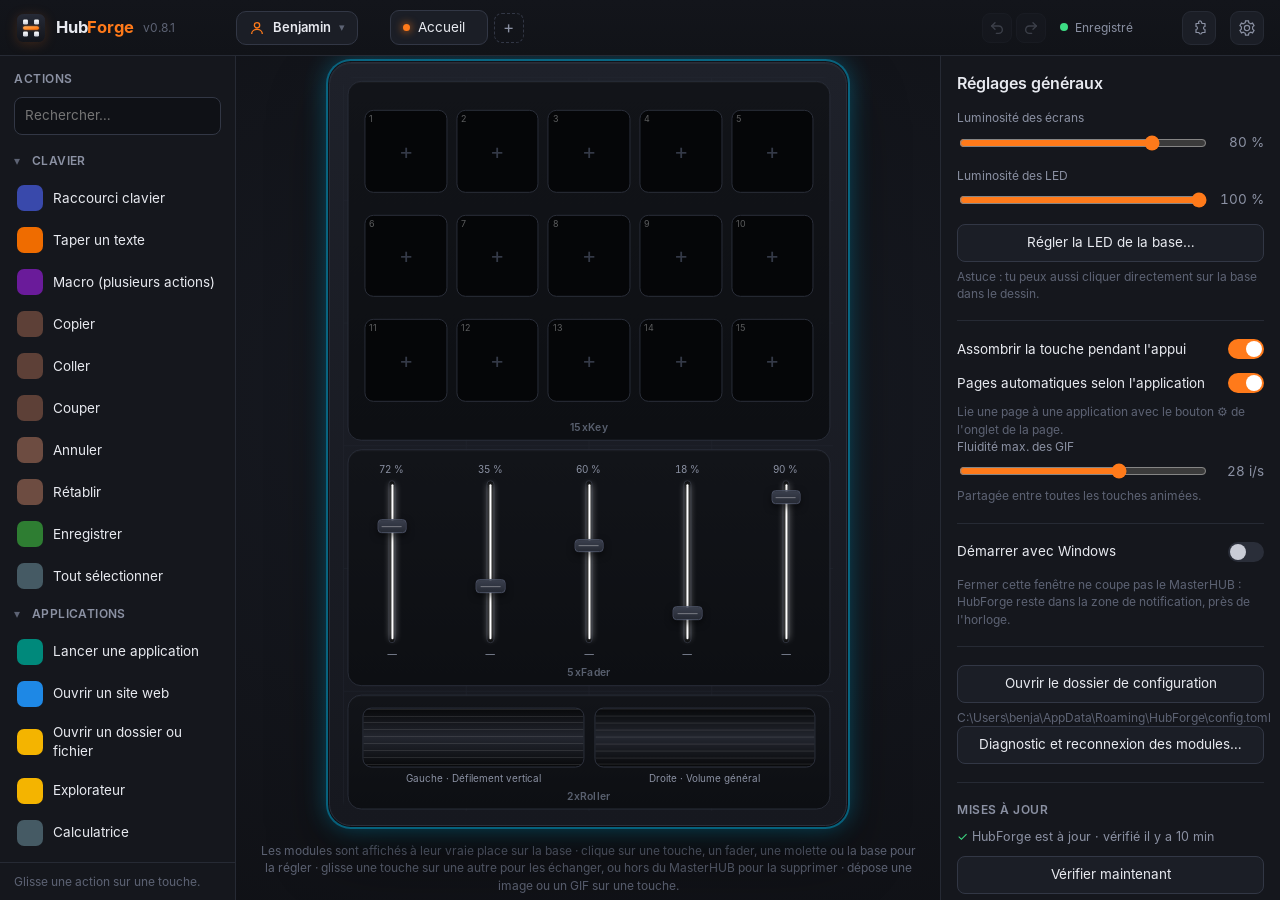
==== commit 16c7da4c: "v0.8.1 : annuler/rétablir, sauvegardes, partage de profils, diagnostic - Ctrl+Z / Ctrl+Y avec regrou" ====
--- a/apps/hubforge/ui/index.html
+++ b/apps/hubforge/ui/index.html
@@ -43,6 +43,14 @@
     <div class="topbar-right">
       <button class="update-pill hidden" id="update-pill" title="Une nouvelle version de HubForge est disponible">Mise à jour</button>
       <div class="modules" id="modules" title="Modules connectés"></div>
+      <div class="undo-group">
+        <button class="icon-btn small" id="btn-undo" title="Annuler (Ctrl+Z)" disabled>
+          <svg viewBox="0 0 24 24"><path d="M9 14 4 9l5-5"/><path d="M4 9h10.5a5.5 5.5 0 0 1 0 11H11"/></svg>
+        </button>
+        <button class="icon-btn small" id="btn-redo" title="Rétablir (Ctrl+Y)" disabled>
+          <svg viewBox="0 0 24 24"><path d="m15 14 5-5-5-5"/><path d="M20 9H9.5a5.5 5.5 0 0 0 0 11H13"/></svg>
+        </button>
+      </div>
       <div class="save-state" id="save-state"><span class="dot"></span><span class="label">Enregistré</span></div>
       <button class="icon-btn" id="btn-addons" title="Addons">
         <svg viewBox="0 0 24 24" fill="none" stroke="currentColor" stroke-width="2" stroke-linecap="round" stroke-linejoin="round"><path d="M15.4 4.6a2 2 0 1 0-3.4 1.4H8v4a2 2 0 1 1 0 4v4h4a2 2 0 1 0 4 0h4v-4a2 2 0 1 1 0-4V6h-4a2 2 0 0 0-.6-1.4z"/></svg>
--- a/apps/hubforge/ui/style.css
+++ b/apps/hubforge/ui/style.css
@@ -442,3 +442,25 @@
 .update-status.ok::before { content: "✓ "; color: var(--ok); }
 .update-status.new::before { content: "● "; color: var(--accent); }
 .dialog-actions .btn.small { padding: 6px 10px; font-size: 12px; }
+
+/* Annuler / Rétablir */
+.undo-group { display: flex; gap: 4px; }
+.icon-btn.small { width: 30px; height: 30px; border-radius: 8px; }
+.icon-btn.small svg { width: 16px; height: 16px; stroke-width: 2; stroke-linecap: round; stroke-linejoin: round; }
+.icon-btn:disabled { opacity: 0.35; cursor: default; }
+.icon-btn:disabled:hover svg { stroke: var(--muted); }
+
+/* Sauvegardes */
+.backup-list { display: flex; flex-direction: column; gap: 6px; }
+.backup-row { display: flex; align-items: center; gap: 10px; padding: 10px 12px; border: 1px solid var(--line-2); border-radius: 10px; background: #12141a; }
+.backup-date { font-weight: 600; display: flex; align-items: center; }
+.backup-meta { font-size: 12px; color: var(--muted); margin-top: 2px; }
+.dialog-glyph { width: 44px; height: 44px; border-radius: 12px; display: grid; place-items: center; background: var(--accent-soft); color: var(--accent-2); }
+.dialog-glyph svg { width: 22px; height: 22px; }
+
+/* Diagnostic */
+.diag-grid { display: grid; grid-template-columns: repeat(3, 1fr); gap: 8px; margin: 6px 0 4px; }
+.diag-grid > div { padding: 8px 10px; border-radius: 10px; background: #12141a; border: 1px solid var(--line-2); font-size: 13px; }
+.diag-grid b { display: block; font-size: 11px; color: var(--faint); font-weight: 600; text-transform: uppercase; letter-spacing: 0.4px; margin-bottom: 2px; }
+.diag-pre { background: #0d0e12; border: 1px solid var(--line-2); border-radius: 10px; padding: 10px; font: 12px/1.5 ui-monospace, Consolas, monospace; color: #c9ccd6; white-space: pre-wrap; margin: 4px 0 10px; }
+.diag-log { max-height: 190px; overflow-y: auto; }
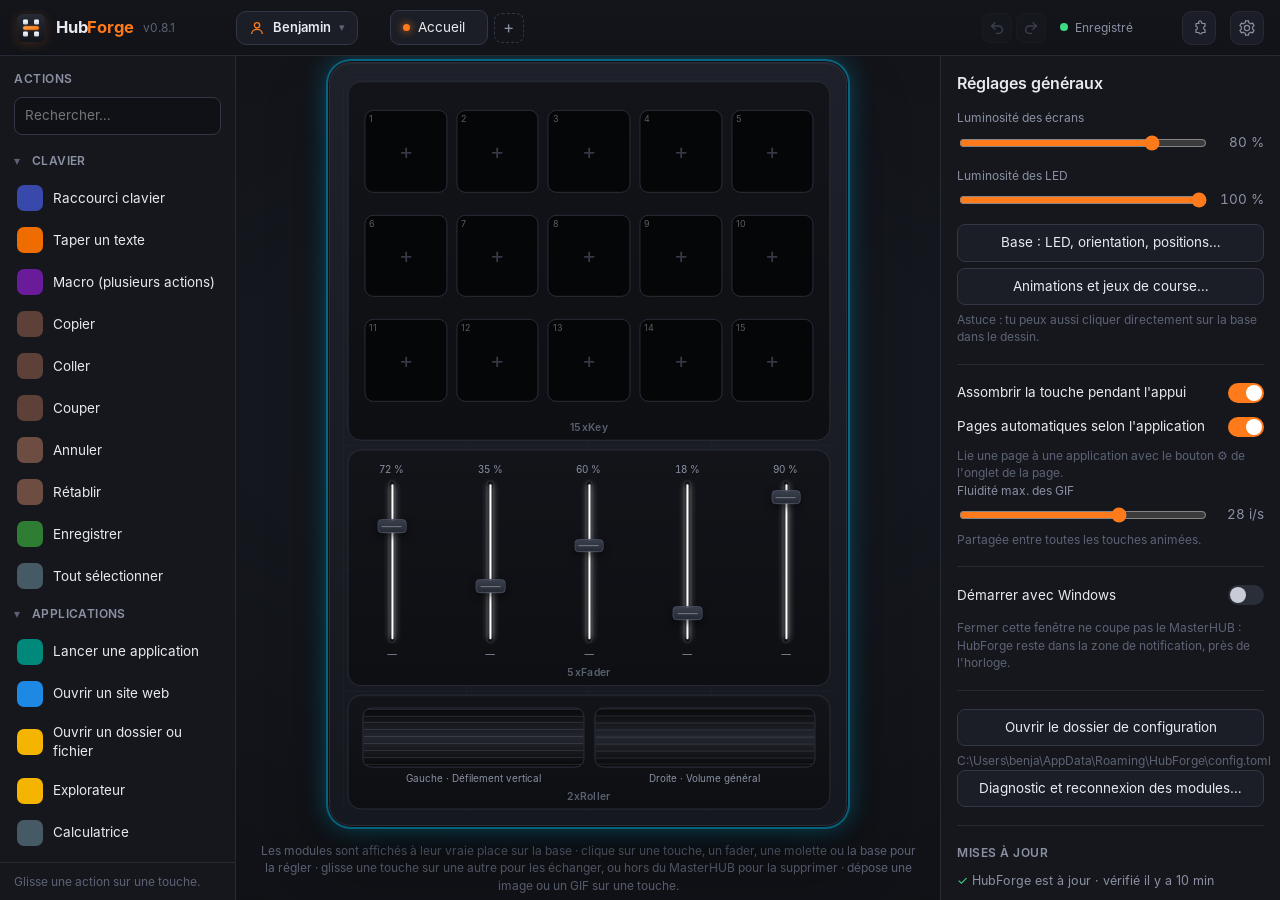
==== commit 6fbf8e73: "v0.10.0 : easter egg — Doom sur le MasterHUB - Moteur doomgeneric (GPL-2.0-or-later) compilé dans Hu" ====
--- a/apps/hubforge/ui/index.html
+++ b/apps/hubforge/ui/index.html
@@ -95,6 +95,31 @@
   </div>
 
   <!-- Boîte de dialogue riche : mise à jour, nouveautés -->
+  <div class="doom hidden" id="doom">
+    <div class="doom-card">
+      <div class="doom-head">
+        <div><div class="doom-title">DOOM</div><div class="doom-sub">tourne sur ton MasterHUB</div></div>
+        <button class="btn" id="doom-quit">Quitter Doom</button>
+      </div>
+      <img id="doom-view" class="doom-view" alt="" />
+      <div class="doom-help">
+        <div>
+          <h4>Sur le MasterHUB</h4>
+          <div class="doom-pad">
+            <span>Menu<br><small>appui long : quitter</small></span><span>Avancer</span><span>Avancer</span><span>Avancer</span><span>Entrée / Oui</span>
+            <span>Tourner ←</span><span>Ouvrir</span><span class="fire">TIRER</span><span>Arme suivante</span><span>Tourner →</span>
+            <span>Pas de côté ←</span><span>Reculer</span><span>Reculer</span><span>Reculer</span><span>Pas de côté →</span>
+          </div>
+          <p>Molette gauche : viser · molette droite : avancer / reculer · LED des faders : ta vie.</p>
+        </div>
+        <div>
+          <h4>Au clavier</h4>
+          <p>Flèches ou ZQSD : bouger · Ctrl ou F : tirer · Espace : ouvrir · Maj : courir · 1 à 7 ou E : armes · Tab : carte · Échap : menu</p>
+        </div>
+      </div>
+    </div>
+  </div>
+
   <div class="dialog hidden" id="dialog" role="dialog" aria-modal="true" aria-labelledby="dialog-title">
     <div class="dialog-card">
       <div class="dialog-head">
--- a/apps/hubforge/ui/style.css
+++ b/apps/hubforge/ui/style.css
@@ -464,3 +464,47 @@
 .diag-grid b { display: block; font-size: 11px; color: var(--faint); font-weight: 600; text-transform: uppercase; letter-spacing: 0.4px; margin-bottom: 2px; }
 .diag-pre { background: #0d0e12; border: 1px solid var(--line-2); border-radius: 10px; padding: 10px; font: 12px/1.5 ui-monospace, Consolas, monospace; color: #c9ccd6; white-space: pre-wrap; margin: 4px 0 10px; }
 .diag-log { max-height: 190px; overflow-y: auto; }
+
+/* Orientation de la base sur le bureau */
+.device.rot-90, .device.rot-270 { width: calc(var(--u) * 6 + 28px); height: calc(var(--u) * 4 + 28px); }
+.device.rot-90 .base, .device.rot-270 .base { position: absolute; left: 50%; top: 50%; }
+.device.rot-90 .base { transform: translate(-50%, -50%) rotate(90deg); }
+.device.rot-270 .base { transform: translate(-50%, -50%) rotate(270deg); }
+.device.rot-180 .base { transform: rotate(180deg); }
+
+/* Lumières */
+.gradient-bar { height: 16px; border-radius: 8px; border: 1px solid var(--line-2); margin-bottom: 8px; }
+.gradient-row { margin-bottom: 6px; align-items: center; }
+.gradient-row input[type=color], .step-colors input[type=color] { width: 34px; height: 28px; padding: 0; border: 1px solid var(--line-2); border-radius: 7px; background: none; cursor: pointer; }
+.anim-card { border: 1px solid var(--line-2); border-radius: 12px; padding: 10px 12px; margin-bottom: 8px; background: #12141a; }
+.anim-card.open { border-color: var(--accent); }
+.anim-editor { margin-top: 10px; padding-top: 10px; border-top: 1px solid var(--line-2); }
+.step-card { border: 1px solid var(--line-2); border-radius: 10px; padding: 8px 10px; margin-bottom: 8px; background: #0f1116; }
+.step-colors { gap: 6px; margin: 8px 0; flex-wrap: wrap; }
+label.mini { display: flex; flex-direction: column; align-items: center; gap: 3px; font-size: 11px; color: var(--muted); }
+label.mini.check { flex-direction: row; gap: 6px; font-size: 12px; }
+label.mini select { min-width: 64px; }
+.sim-status { padding: 9px 12px; border-radius: 10px; background: #12141a; border: 1px solid var(--line-2); font-size: 13px; color: var(--muted); margin-bottom: 10px; }
+.sim-status.on { color: #e6e8ee; border-color: #3a4a2e; }
+.sim-status.live { background: #13201a; border-color: #2f7a4a; }
+.place-card { border: 1px solid var(--line-2); border-radius: 10px; padding: 9px 11px; margin-bottom: 8px; background: #12141a; }
+.place-card.warn { border-color: #8a6a1e; background: #1d1a10; }
+.place-card .row { gap: 8px; }
+.anim-editor > .row:last-child { flex-wrap: wrap; gap: 6px; }
+
+/* Easter egg Doom */
+.doom { position: fixed; inset: 0; z-index: 60; background: rgba(5, 3, 3, 0.92); display: grid; place-items: center; backdrop-filter: blur(6px); }
+.doom.hidden { display: none; }
+.doom-card { width: min(920px, 94vw); background: #120c0b; border: 1px solid #4a1a12; border-radius: 18px; padding: 18px 20px; box-shadow: 0 0 80px rgba(255, 40, 0, 0.18); }
+.doom-head { display: flex; align-items: center; justify-content: space-between; margin-bottom: 12px; }
+.doom-title { font: 900 30px/1 Impact, "Arial Black", sans-serif; letter-spacing: 3px; color: #e8371a; text-shadow: 0 2px 0 #5a0d00, 0 0 18px rgba(255, 60, 0, 0.45); }
+.doom-sub { color: #b9a39c; font-size: 13px; margin-top: 3px; }
+.doom-view { display: block; width: 100%; aspect-ratio: 16 / 10; object-fit: contain; background: #000; border-radius: 10px; image-rendering: pixelated; border: 1px solid #2a1512; }
+.doom-help { display: grid; grid-template-columns: 1.4fr 1fr; gap: 18px; margin-top: 14px; color: #c9b8b2; font-size: 12.5px; }
+.doom-help h4 { margin: 0 0 8px; color: #f0e2dc; font-size: 13px; }
+.doom-help p { margin: 6px 0 0; line-height: 1.5; }
+.doom-pad { display: grid; grid-template-columns: repeat(5, 1fr); gap: 4px; }
+.doom-pad span { background: #1d1311; border: 1px solid #3a2420; border-radius: 6px; padding: 6px 4px; text-align: center; font-size: 11px; line-height: 1.25; }
+.doom-pad span small { color: #8f7a73; font-size: 9.5px; }
+.doom-pad .fire { background: #5a140a; border-color: #c2361d; color: #fff; font-weight: 700; }
+.doom-glyph { font-size: 24px; background: #3a120a !important; }
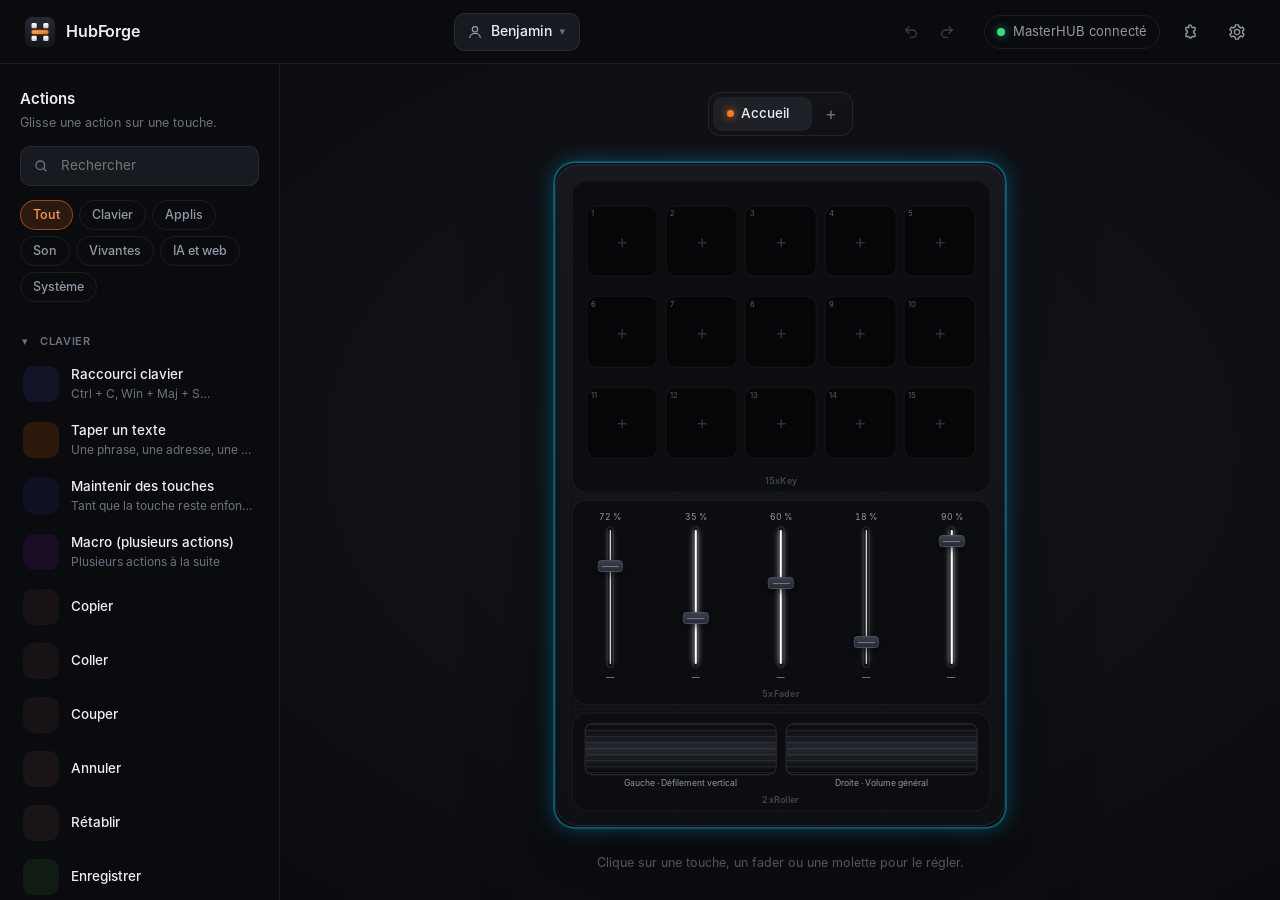
==== commit 1d830b8e: "0.20.0 : nouvelle interface, aérée et lisible - barre du haut épurée : profil au centre, état du Mas" ====
--- a/apps/hubforge/ui/index.html
+++ b/apps/hubforge/ui/index.html
@@ -29,6 +29,7 @@
       <span class="brand-version" id="version"></span>
     </div>
 
+    <div class="topbar-spacer"></div>
     <div class="profile-wrap">
       <button class="profile-btn" id="profile-btn" title="Profil : une configuration complète du MasterHUB (touches, faders, molettes, LED)">
         <svg viewBox="0 0 24 24" aria-hidden="true"><circle cx="12" cy="8" r="4"/><path d="M4 21c0-4 3.6-7 8-7s8 3 8 7"/></svg>
@@ -38,11 +39,10 @@
       <div class="profile-menu hidden" id="profile-menu"></div>
     </div>
 
-    <nav class="pages" id="pages" aria-label="Pages"></nav>
+    <div class="topbar-spacer"></div>
 
     <div class="topbar-right">
       <button class="update-pill hidden" id="update-pill" title="Une nouvelle version de HubForge est disponible">Mise à jour</button>
-      <div class="modules" id="modules" title="Modules connectés"></div>
       <div class="undo-group">
         <button class="icon-btn small" id="btn-undo" title="Annuler (Ctrl+Z)" disabled>
           <svg viewBox="0 0 24 24"><path d="M9 14 4 9l5-5"/><path d="M4 9h10.5a5.5 5.5 0 0 1 0 11H11"/></svg>
@@ -52,6 +52,7 @@
         </button>
       </div>
       <div class="save-state" id="save-state"><span class="dot"></span><span class="label">Enregistré</span></div>
+      <button class="status-pill" id="modules" title="Modules connectés"></button>
       <button class="icon-btn" id="btn-addons" title="Addons">
         <svg viewBox="0 0 24 24" fill="none" stroke="currentColor" stroke-width="2" stroke-linecap="round" stroke-linejoin="round"><path d="M15.4 4.6a2 2 0 1 0-3.4 1.4H8v4a2 2 0 1 1 0 4v4h4a2 2 0 1 0 4 0h4v-4a2 2 0 1 1 0-4V6h-4a2 2 0 0 0-.6-1.4z"/></svg>
       </button>
@@ -67,20 +68,26 @@
     <aside class="library">
       <div class="library-head">
         <h2>Actions</h2>
-        <input type="search" class="input" id="lib-search" placeholder="Rechercher…" autocomplete="off" />
+        <p class="library-sub">Glisse une action sur une touche.</p>
+        <label class="search">
+          <svg viewBox="0 0 24 24" aria-hidden="true"><circle cx="11" cy="11" r="6.5"/><path d="m20 20-4.2-4.2"/></svg>
+          <input type="search" id="lib-search" placeholder="Rechercher" autocomplete="off" aria-label="Rechercher une action" />
+        </label>
+        <div class="lib-groups" id="lib-groups"></div>
       </div>
       <div class="library-list" id="library"></div>
-      <p class="library-hint">Glisse une action sur une touche.</p>
     </aside>
 
     <section class="stage">
+      <nav class="pages" id="pages" aria-label="Pages"></nav>
       <div class="device" id="device">
         <div class="base" id="base"></div>
       </div>
-      <p class="stage-hint">Les modules sont affichés à leur vraie place sur la base · clique sur une touche, un fader, une molette ou la base pour la régler · glisse une touche sur une autre pour les échanger, ou hors du MasterHUB pour la supprimer · dépose une image ou un GIF sur une touche.</p>
+      <p class="stage-hint">Clique sur une touche, un fader ou une molette pour le régler.</p>
     </section>
 
     <aside class="inspector" id="inspector"></aside>
+    <div class="settings-page" id="settings-page"></div>
   </main>
 
   <div class="modal hidden" id="modal">
@@ -98,10 +105,9 @@
   <div class="doom hidden" id="doom">
     <div class="doom-card">
       <div class="doom-head">
-        <div><div class="doom-title">DOOM</div><div class="doom-sub">tourne sur ton MasterHUB</div></div>
+        <div><div class="doom-title">DOOM</div><div class="doom-sub">Regarde ton MasterHUB : le jeu tourne sur les touches.</div></div>
         <button class="btn" id="doom-quit">Quitter Doom</button>
       </div>
-      <img id="doom-view" class="doom-view" alt="" />
       <div class="doom-help">
         <div>
           <h4>Sur le MasterHUB</h4>
@@ -141,6 +147,17 @@
 
   <div class="toast hidden" id="toast"></div>
 
-  <script src="app.js"></script>
+  <script src="js/mock.js"></script>
+  <script src="js/core.js"></script>
+  <script src="js/device.js"></script>
+  <script src="js/inspector.js"></script>
+  <script src="js/modules.js"></script>
+  <script src="js/addons.js"></script>
+  <script src="js/lights.js"></script>
+  <script src="js/profiles.js"></script>
+  <script src="js/fun.js"></script>
+  <script src="js/settings.js"></script>
+  <script src="js/library.js"></script>
+  <script src="js/main.js"></script>
 </body>
 </html>
--- a/apps/hubforge/ui/style.css
+++ b/apps/hubforge/ui/style.css
@@ -168,7 +168,8 @@
 .key img { width: 100%; height: 100%; display: block; pointer-events: none; }
 #keys .key img { transform: rotate(var(--key-rot, 0deg)); }
 .key .num { position: absolute; top: 2px; left: 4px; font-size: 9px; color: rgba(255, 255, 255, 0.35); pointer-events: none; }
-.key .badge { position: absolute; top: 3px; right: 3px; font-size: 8.5px; font-weight: 600; padding: 1px 4px; border-radius: 4px; background: rgba(0, 0, 0, 0.65); color: var(--accent-2); pointer-events: none; }
+.key .badge { position: absolute; top: 3px; right: 3px; min-width: 9px; height: 13px; line-height: 13px; font-size: 8.5px; font-weight: 700; text-align: center; padding: 0 3px; border-radius: 7px; background: rgba(0, 0, 0, 0.55); color: var(--accent-2); pointer-events: none; opacity: 0.85; }
+.key .badge.live { min-width: 0; width: 7px; height: 7px; padding: 0; top: 5px; right: 5px; border-radius: 50%; background: #3DDC84; box-shadow: 0 0 0 2px rgba(0, 0, 0, 0.5); }
 .key.empty::after { content: "+"; position: absolute; inset: 0; display: grid; place-items: center; color: #343947; font-size: 22px; }
 .key:hover { border-color: #4a5063; }
 .key.selected { border-color: var(--accent); box-shadow: 0 0 0 3px var(--accent-soft); }
@@ -277,6 +278,8 @@
 .icon-cell svg { width: 20px; height: 20px; }
 .icon-cell:hover { background: var(--panel-2); color: #fff; border-color: var(--line-2); }
 .icon-cell.on { border-color: var(--accent); color: var(--accent-2); }
+.icon-cell img { width: 100%; height: 100%; object-fit: cover; border-radius: 5px; }
+.pack-grid { grid-template-columns: repeat(auto-fill, minmax(44px, 1fr)); max-height: 260px; overflow-y: auto; margin-top: 6px; }
 
 /* ---------- Divers ---------- */
 .modal { position: fixed; inset: 0; background: rgba(0, 0, 0, 0.55); display: grid; place-items: center; z-index: 50; }
@@ -495,12 +498,11 @@
 /* Easter egg Doom */
 .doom { position: fixed; inset: 0; z-index: 60; background: rgba(5, 3, 3, 0.92); display: grid; place-items: center; backdrop-filter: blur(6px); }
 .doom.hidden { display: none; }
-.doom-card { width: min(920px, 94vw); background: #120c0b; border: 1px solid #4a1a12; border-radius: 18px; padding: 18px 20px; box-shadow: 0 0 80px rgba(255, 40, 0, 0.18); }
+.doom-card { width: min(720px, 94vw); background: #120c0b; border: 1px solid #4a1a12; border-radius: 18px; padding: 18px 20px; box-shadow: 0 0 80px rgba(255, 40, 0, 0.18); }
 .doom-head { display: flex; align-items: center; justify-content: space-between; margin-bottom: 12px; }
 .doom-title { font: 900 30px/1 Impact, "Arial Black", sans-serif; letter-spacing: 3px; color: #e8371a; text-shadow: 0 2px 0 #5a0d00, 0 0 18px rgba(255, 60, 0, 0.45); }
 .doom-sub { color: #b9a39c; font-size: 13px; margin-top: 3px; }
-.doom-view { display: block; width: 100%; aspect-ratio: 16 / 10; object-fit: contain; background: #000; border-radius: 10px; image-rendering: pixelated; border: 1px solid #2a1512; }
-.doom-help { display: grid; grid-template-columns: 1.4fr 1fr; gap: 18px; margin-top: 14px; color: #c9b8b2; font-size: 12.5px; }
+.doom-help { display: grid; grid-template-columns: 1.4fr 1fr; gap: 18px; margin-top: 6px; color: #c9b8b2; font-size: 12.5px; }
 .doom-help h4 { margin: 0 0 8px; color: #f0e2dc; font-size: 13px; }
 .doom-help p { margin: 6px 0 0; line-height: 1.5; }
 .doom-pad { display: grid; grid-template-columns: repeat(5, 1fr); gap: 4px; }
@@ -508,3 +510,251 @@
 .doom-pad span small { color: #8f7a73; font-size: 9.5px; }
 .doom-pad .fire { background: #5a140a; border-color: #c2361d; color: #fff; font-weight: 700; }
 .doom-glyph { font-size: 24px; background: #3a120a !important; }
+
+/* Réglages propres à une page */
+.scope-tabs { margin-bottom: 8px; }
+.fader.page-own .fader-name, .roller.page-own .roller-name { color: var(--accent-2); }
+.fader.page-own .fader-name::before, .roller.page-own .roller-name::before { content: "● "; font-size: 8px; vertical-align: 2px; }
+.gesture-box { border-left: 2px solid var(--line-2); padding-left: 12px; margin: 4px 0 12px; }
+.warn-text { color: #f0b54a; }
+.probe-row { align-items: center; gap: 8px; margin-bottom: 10px; }
+#probe-n { min-width: 80px; text-align: center; font-weight: 600; }
+
+/* Conditions, molettes en mode actions, variables */
+.step-branch { margin: 12px 0 6px; font-size: 12px; font-weight: 600; letter-spacing: .04em; text-transform: uppercase; color: var(--accent-2); }
+.step .step-body .step-branch:first-of-type { margin-top: 14px; }
+.step.wheel-action { margin-bottom: 8px; }
+.vars-list { display: flex; flex-direction: column; gap: 4px; margin-bottom: 4px; }
+.var-row { padding: 6px 10px; border: 1px solid var(--line-2); border-radius: 8px; background: #12141a; font-size: 12px; }
+.var-row code { color: var(--accent-2); }
+details.adv { margin: 4px 0 10px; }
+details.adv > summary { cursor: pointer; color: var(--muted); font-size: 12px; margin-bottom: 6px; }
+details.adv[open] > summary { color: var(--text, #e6e8ee); }
+.input.mono, textarea.mono { font-family: ui-monospace, "Cascadia Mono", Consolas, monospace; font-size: 12px; }
+textarea.input { resize: vertical; min-height: 54px; }
+
+/* Mode simple / avancé */
+.seg { display: inline-flex; background: var(--panel-2); border: 1px solid var(--line); border-radius: 9px; padding: 3px; gap: 3px; }
+.seg-btn { border: 0; background: none; color: var(--muted); padding: 6px 16px; border-radius: 6px; font: inherit; font-size: 13px; cursor: pointer; }
+.seg-btn:hover { color: var(--text); }
+.seg-btn.on { background: var(--accent); color: #1a0d00; font-weight: 600; }
+
+/* Assistant de premier lancement */
+.wizard { position: fixed; inset: 0; z-index: 80; display: grid; place-items: center; background: rgba(5, 6, 9, 0.72); backdrop-filter: blur(4px); animation: fade-in 0.2s ease-out; }
+.wizard.hidden { display: none; }
+.wz-card-main { width: min(640px, 94vw); max-height: 90vh; display: flex; flex-direction: column; background: linear-gradient(180deg, #1b1e27, #14161c);
+  border: 1px solid var(--line-2); border-radius: 16px; box-shadow: 0 30px 80px rgba(0, 0, 0, 0.55); overflow: hidden; }
+.wz-steps { display: flex; gap: 6px; padding: 16px 22px 0; flex-wrap: wrap; }
+.wz-steps span { font-size: 11.5px; color: var(--faint); padding: 3px 9px; border-radius: 999px; border: 1px solid var(--line); }
+.wz-steps span.done { color: var(--muted); }
+.wz-steps span.on { color: var(--accent-2); border-color: var(--accent); background: var(--accent-soft); }
+.wz-body { padding: 8px 22px 6px; overflow-y: auto; font-size: 13.5px; line-height: 1.55; color: #d7dae2; }
+.wz-body h2 { font-size: 20px; margin: 12px 0 10px; color: var(--text); text-transform: none; letter-spacing: 0; }
+.wz-detect { margin: 12px 0; padding: 10px 12px; border-radius: 10px; background: var(--panel-2); border: 1px solid var(--line); color: var(--muted); }
+.wz-detect.ok { border-color: rgba(61, 220, 132, 0.4); color: #bff2d4; }
+.wz-cards { display: grid; gap: 8px; margin: 6px 0 10px; }
+.wz-cards.two { grid-template-columns: 1fr 1fr; }
+.wz-card { padding: 14px; border-radius: 12px; background: var(--panel-2); border: 1px solid var(--line); cursor: pointer; display: flex; flex-direction: column; gap: 4px; }
+.wz-card b { color: var(--text); font-size: 14.5px; }
+.wz-card span { color: var(--muted); font-size: 12.5px; }
+.wz-card:hover { border-color: var(--line-2); }
+.wz-card.on { border-color: var(--accent); background: var(--accent-soft); }
+.wz-card.row-card { flex-direction: row; align-items: center; gap: 12px; padding: 10px 14px; }
+.wz-card.row-card > div { display: flex; flex-direction: column; gap: 2px; }
+.wz-ic { width: 34px; height: 34px; flex: none; display: grid; place-items: center; border-radius: 9px; background: var(--panel); color: var(--accent-2); }
+.wz-ic svg { width: 18px; height: 18px; }
+.wz-preview { display: flex; gap: 10px; margin: 14px 0 8px; min-height: 92px; }
+.wz-key { width: 88px; height: 88px; border-radius: 12px; overflow: hidden; background: #000; border: 1px solid var(--line); }
+.wz-key img { width: 100%; height: 100%; display: block; }
+.wz-tips { padding-left: 18px; margin: 6px 0 10px; }
+.wz-tips li { margin-bottom: 6px; }
+.wz-actions { display: flex; align-items: center; gap: 8px; padding: 14px 22px 18px; border-top: 1px solid var(--line); }
+.wz-actions .spacer { flex: 1; }
+
+/* ======================================================================
+   Refonte 0.20 : interface aérée, lisible, « produit fini »
+   ====================================================================== */
+:root {
+  --bg: #0a0b0e;
+  --panel: #111317;
+  --panel-2: #171a20;
+  --panel-3: #1e2128;
+  --line: rgba(255, 255, 255, 0.07);
+  --line-2: rgba(255, 255, 255, 0.11);
+  --text: #eceef2;
+  --muted: #9198a8;
+  --faint: #6b7282;
+  --radius: 12px;
+}
+body { font-size: 14px; }
+
+/* Barre du haut */
+.topbar { height: 64px; gap: 16px; padding: 0 24px; background: var(--bg); border-bottom: 1px solid var(--line); }
+.brand { min-width: 0; }
+.brand-logo { width: 32px; height: 32px; filter: none; }
+.brand-name { font-size: 16px; font-weight: 600; letter-spacing: -0.01em; }
+.brand-name .accent { color: inherit; }
+.brand-version { display: none; }
+.topbar-spacer { flex: 1; }
+.profile-wrap { margin: 0; }
+.profile-btn { height: 38px; padding: 0 14px 0 12px; border-radius: 10px; border: 1px solid var(--line); background: var(--panel-2); font-size: 14px; font-weight: 500; max-width: 260px; }
+.profile-btn svg { stroke: var(--muted); stroke-width: 1.8; }
+.profile-btn #profile-name { font-weight: 500; }
+.profile-menu { left: 50%; transform: translateX(-50%); top: 46px; }
+.topbar-right { gap: 10px; }
+.undo-group { display: flex; gap: 2px; }
+.icon-btn { width: 38px; height: 38px; border-radius: 10px; border: 1px solid transparent; background: transparent; }
+.icon-btn:hover { background: var(--panel-2); border-color: var(--line); }
+.icon-btn.small { width: 34px; height: 34px; }
+.icon-btn:disabled { opacity: 0.35; cursor: default; background: transparent; border-color: transparent; }
+.icon-btn svg { stroke-width: 1.8; }
+.icon-btn.active { background: var(--accent-soft); border-color: transparent; }
+.save-state { min-width: 0; font-size: 12.5px; color: var(--faint); }
+.save-state .label { display: none; }
+.save-state.saving .label, .save-state.error .label { display: inline; }
+.status-pill { display: inline-flex; align-items: center; gap: 8px; height: 34px; padding: 0 12px; border-radius: 999px; border: 1px solid var(--line);
+  background: transparent; color: var(--muted); font-size: 13px; cursor: pointer; white-space: nowrap; }
+.status-pill:hover { border-color: var(--line-2); color: var(--text); }
+.status-pill .dot { width: 8px; height: 8px; border-radius: 50%; background: var(--faint); }
+.status-pill.on .dot { background: var(--ok); box-shadow: 0 0 8px rgba(61, 220, 132, 0.6); }
+
+/* Mise en page : bibliothèque | MasterHUB | panneau (seulement quand il sert) */
+.layout { grid-template-columns: 320px minmax(0, 1fr) 380px; }
+.layout.no-insp { grid-template-columns: 320px minmax(0, 1fr); }
+.layout.no-insp .inspector { display: none; }
+.settings-page { display: none; }
+.layout.settings-mode { grid-template-columns: minmax(0, 1fr); }
+.layout.settings-mode > .library, .layout.settings-mode > .stage, .layout.settings-mode > .inspector { display: none; }
+.layout.settings-mode > .settings-page { display: flex; min-height: 0; }
+
+/* Bibliothèque */
+.library { background: var(--bg); border-right: 1px solid var(--line); }
+.library-head { padding: 24px 20px 12px; display: flex; flex-direction: column; gap: 14px; }
+.library-head h2 { margin: 0; font-size: 15px; font-weight: 600; letter-spacing: 0; text-transform: none; color: var(--text); }
+.library-sub { margin: -10px 0 0; font-size: 12.5px; color: var(--faint); }
+.search { display: flex; align-items: center; gap: 10px; height: 40px; padding: 0 12px; border-radius: 10px; background: var(--panel-2); border: 1px solid var(--line); }
+.search:focus-within { border-color: var(--accent); box-shadow: 0 0 0 3px var(--accent-soft); }
+.search svg { width: 16px; height: 16px; fill: none; stroke: var(--faint); stroke-width: 2; flex: none; }
+.search input { flex: 1; min-width: 0; background: none; border: 0; outline: 0; color: var(--text); font-size: 13.5px; user-select: text; }
+.search input::-webkit-search-cancel-button { filter: invert(0.6); }
+.lib-groups { display: flex; flex-wrap: wrap; gap: 6px; }
+.pill { height: 30px; padding: 0 12px; border-radius: 999px; border: 1px solid var(--line); background: transparent; color: var(--muted); font-size: 12.5px; font-weight: 500; cursor: pointer; }
+.pill:hover { color: var(--text); border-color: var(--line-2); }
+.pill.on { color: var(--accent-2); border-color: rgba(255, 122, 26, 0.5); background: var(--accent-soft); }
+.library-list { padding: 4px 12px 16px; }
+.lib-item { gap: 12px; padding: 8px 10px; margin: 0; border-radius: 12px; border: 1px solid transparent; }
+.lib-item:hover { background: var(--panel-2); border-color: transparent; }
+.lib-swatch { width: 36px; height: 36px; border-radius: 10px; }
+.lib-swatch svg { width: 18px; height: 18px; stroke-width: 2; }
+.lib-text { display: flex; flex-direction: column; gap: 1px; min-width: 0; }
+.lib-name { font-size: 13.5px; font-weight: 500; color: var(--text); white-space: nowrap; overflow: hidden; text-overflow: ellipsis; }
+.lib-desc { font-size: 12px; color: var(--faint); white-space: nowrap; overflow: hidden; text-overflow: ellipsis; }
+.lib-section { font-size: 11px; font-weight: 600; letter-spacing: 0.06em; color: var(--faint); margin: 16px 10px 6px; }
+.lib-folder.level-0 > .lib-folder-title { font-size: 11px; font-weight: 600; letter-spacing: 0.06em; color: var(--faint); padding: 10px 10px 6px; }
+.lib-folder.level-0 { margin-top: 6px; }
+
+/* Scène */
+.stage { gap: 28px; padding: 28px 24px; background: radial-gradient(900px 640px at 50% 46%, #14161c, var(--bg)); }
+.pages { flex: none; max-width: 100%; display: flex; align-items: center; gap: 2px; padding: 4px; border-radius: 12px; background: var(--panel); border: 1px solid var(--line); overflow-x: auto; }
+.page-tab { height: 34px; padding: 0 14px; border-radius: 9px; border: 0; font-size: 13.5px; font-weight: 500; gap: 7px; }
+.page-tab:hover { background: rgba(255, 255, 255, 0.04); }
+.page-tab.active { background: var(--panel-3); border: 0; color: var(--text); }
+.page-add { width: 34px; height: 34px; border: 0; border-radius: 9px; color: var(--faint); font-size: 18px; }
+.page-add:hover { background: rgba(255, 255, 255, 0.04); color: var(--text); }
+.base { border-radius: 28px; background: linear-gradient(180deg, #16181d, #0f1014); border: 1px solid rgba(255, 255, 255, 0.06);
+  box-shadow: 0 40px 90px rgba(0, 0, 0, 0.55), inset 0 1px 0 rgba(255, 255, 255, 0.05); }
+.base::before { opacity: 0.18; }
+.module { border-radius: 18px; background: #0c0d11; border: 1px solid rgba(255, 255, 255, 0.05); }
+.module-label { color: #3f4552; }
+.key { border-radius: 12px; border: 1px solid rgba(255, 255, 255, 0.06); background: #050608; }
+.key:hover { border-color: rgba(255, 255, 255, 0.18); }
+.key.empty::after { color: #2b303a; }
+.stage-hint { font-size: 12.5px; }
+
+/* Panneau de droite */
+.inspector { background: var(--bg); border-left: 1px solid var(--line); padding: 0; display: flex; flex-direction: column; }
+.insp-head { display: flex; align-items: center; gap: 14px; padding: 22px 24px 16px; }
+.insp-head-text { flex: 1; min-width: 0; display: flex; flex-direction: column; gap: 3px; }
+.insp-head h3 { margin: 0; font-size: 16px; font-weight: 600; white-space: nowrap; overflow: hidden; text-overflow: ellipsis; }
+.insp-head .sub { font-size: 12.5px; color: var(--faint); }
+.insp-close { width: 32px; height: 32px; flex: none; border-radius: 8px; border: 0; background: transparent; display: grid; place-items: center; cursor: pointer; }
+.insp-close svg { width: 16px; height: 16px; fill: none; stroke: var(--faint); stroke-width: 2; stroke-linecap: round; }
+.insp-close:hover { background: var(--panel-2); }
+.insp-close:hover svg { stroke: var(--text); }
+.insp-head .insp-preview { margin: 0; gap: 6px; flex: none; }
+.insp-head .insp-preview .key { width: 64px; height: 64px; border-radius: 12px; }
+.insp-head .insp-preview .state-label { display: none; }
+.insp-tabs { margin: 0 24px 4px; }
+.insp-body { padding: 18px 24px 24px; flex: 1; }
+.insp-foot { display: flex; gap: 8px; padding: 16px 24px; border-top: 1px solid var(--line); position: sticky; bottom: 0; background: var(--bg); }
+.insp-empty { margin: 8px 24px; padding: 24px; border-radius: 14px; border: 1px dashed var(--line-2); text-align: center; display: flex; flex-direction: column; gap: 10px; }
+.insp-empty p { margin: 0; }
+.insp-sub { margin: 0 0 12px; font-size: 13px; font-weight: 600; color: var(--text); }
+.field { margin-bottom: 18px; }
+.field > label, .field-label { font-size: 12.5px; font-weight: 500; color: var(--muted); margin-bottom: 8px; }
+.input, select.input, textarea.input { padding: 9px 12px; border-radius: 10px; background: var(--panel-2); border: 1px solid var(--line); }
+.input:focus { border-color: var(--accent); }
+select.input option, select.input optgroup { background: #171a20; }
+.btn { padding: 9px 14px; border-radius: 10px; border: 1px solid var(--line-2); background: var(--panel-2); font-weight: 500; }
+.btn:hover { border-color: rgba(255, 255, 255, 0.2); background: var(--panel-3); }
+.btn.small { padding: 6px 10px; font-size: 12.5px; border-radius: 8px; }
+.btn.danger { background: transparent; color: #ff8a8d; border-color: rgba(255, 90, 95, 0.3); }
+.btn:disabled { opacity: 0.4; cursor: default; }
+.chip { padding: 5px 11px; background: transparent; border: 1px solid var(--line); font-size: 12.5px; }
+.tabs { background: var(--panel); border: 1px solid var(--line); border-radius: 11px; padding: 4px; }
+.tabs button { height: 30px; border-radius: 8px; font-weight: 500; }
+.tabs button.on { background: var(--panel-3); }
+.sep { margin: 22px 0; }
+.switch { align-items: flex-start; }
+.switch-text { display: flex; flex-direction: column; gap: 3px; }
+.switch-hint { font-size: 12px; color: var(--faint); line-height: 1.45; }
+.switch .knob { width: 40px; height: 24px; margin-top: 1px; }
+.switch .knob::after { top: 3px; left: 3px; width: 18px; height: 18px; }
+.switch input:checked + .knob::after { transform: translateX(16px); }
+.seg-full { display: flex; }
+.seg-full .seg-btn { flex: 1; }
+.seg-btn.on { background: var(--panel-3); color: var(--text); font-weight: 500; }
+.hint { font-size: 12.5px; line-height: 1.5; }
+.inspector h2 { font-size: 13px; font-weight: 600; letter-spacing: 0; text-transform: none; color: var(--text); margin: 0 0 12px; }
+
+/* Page des réglages */
+.settings-page { flex: 1; }
+.set-nav { width: 280px; flex: none; display: flex; flex-direction: column; gap: 4px; padding: 24px 20px; border-right: 1px solid var(--line); overflow-y: auto; }
+.set-nav-head { display: flex; align-items: center; gap: 10px; margin: 0 0 18px; }
+.set-nav-head h1 { margin: 0; font-size: 20px; font-weight: 600; letter-spacing: -0.01em; }
+.set-back { width: 34px; height: 34px; border-radius: 9px; border: 1px solid var(--line); background: transparent; display: grid; place-items: center; cursor: pointer; }
+.set-back svg { width: 18px; height: 18px; fill: none; stroke: var(--muted); stroke-width: 2; stroke-linecap: round; stroke-linejoin: round; }
+.set-back:hover { background: var(--panel-2); }
+.set-nav-item { display: flex; align-items: center; gap: 12px; height: 42px; padding: 0 12px; border-radius: 10px; border: 0; background: transparent; color: var(--muted); font-size: 14px; font-weight: 500; cursor: pointer; text-align: left; }
+.set-nav-item:hover { color: var(--text); background: rgba(255, 255, 255, 0.03); }
+.set-nav-item.on { background: var(--panel-2); color: var(--text); }
+.set-nav-ic { width: 18px; height: 18px; display: inline-grid; color: var(--faint); }
+.set-nav-ic svg { width: 18px; height: 18px; }
+.set-nav-item.on .set-nav-ic { color: var(--accent); }
+.set-content { flex: 1; min-width: 0; overflow-y: auto; display: flex; justify-content: center; padding: 40px 32px 60px; }
+.set-body { width: 100%; max-width: 720px; }
+.set-body > h2 { margin: 0 0 4px; font-size: 24px; font-weight: 600; letter-spacing: -0.015em; }
+.set-lead { margin: 0 0 14px; font-size: 14px; color: var(--faint); }
+.set-row { display: flex; align-items: center; gap: 24px; padding: 20px 0; border-bottom: 1px solid var(--line); }
+.set-row-text { flex: 1; min-width: 0; display: flex; flex-direction: column; gap: 4px; }
+.set-row-title { font-size: 14.5px; font-weight: 500; color: var(--text); }
+.set-row-desc { font-size: 13px; color: var(--faint); line-height: 1.5; }
+.set-row-ctl { flex: none; display: flex; align-items: center; }
+.set-block { display: flex; flex-direction: column; gap: 4px; padding: 20px 0; border-bottom: 1px solid var(--line); }
+.set-block-ctl { margin-top: 10px; }
+.set-h3 { margin: 30px 0 4px; font-size: 13px; font-weight: 600; letter-spacing: 0.06em; text-transform: uppercase; color: var(--faint); }
+.set-card { margin-top: 28px; display: flex; align-items: center; gap: 16px; padding: 18px 20px; border-radius: 14px; background: var(--panel); border: 1px solid var(--line); }
+.set-card-ic { width: 40px; height: 40px; border-radius: 11px; background: var(--accent-soft); display: grid; place-items: center; color: var(--accent); flex: none; }
+.set-card-ic svg { width: 20px; height: 20px; }
+.switch.bare { margin: 0; }
+.set-body .update-status { margin: 16px 0 12px; }
+.set-body .about { margin-top: 16px; }
+.save-state .dot { display: none; }
+.save-state.saving .dot, .save-state.error .dot { display: inline-block; }
+.stage { justify-content: center; overflow: hidden; }
+.tabs button { white-space: nowrap; overflow: hidden; text-overflow: ellipsis; }
+@media (max-width: 1280px) {
+  .layout { grid-template-columns: 280px minmax(0, 1fr) 340px; }
+  .layout.no-insp { grid-template-columns: 280px minmax(0, 1fr); }
+  .set-nav { width: 240px; }
+}
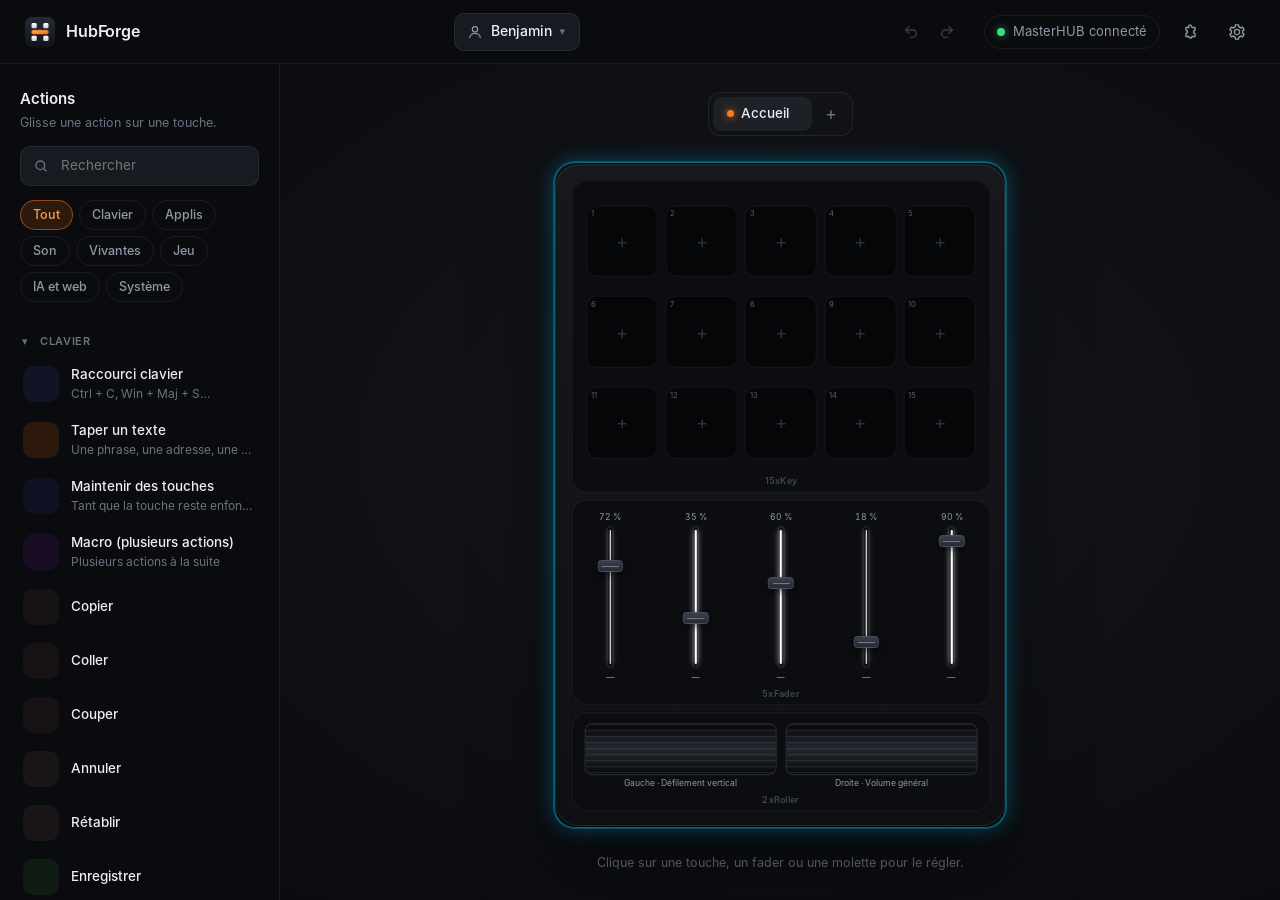
==== commit 7bcc54aa: "0.22.0 : HubForge en anglais - i18n.js : traduction de l'interface à la volée (dictionnaire,   modèl" ====
--- a/apps/hubforge/ui/index.html
+++ b/apps/hubforge/ui/index.html
@@ -33,7 +33,7 @@
     <div class="profile-wrap">
       <button class="profile-btn" id="profile-btn" title="Profil : une configuration complète du MasterHUB (touches, faders, molettes, LED)">
         <svg viewBox="0 0 24 24" aria-hidden="true"><circle cx="12" cy="8" r="4"/><path d="M4 21c0-4 3.6-7 8-7s8 3 8 7"/></svg>
-        <span id="profile-name">Profil</span>
+        <span id="profile-name" translate="no">Profil</span>
         <span class="caret">▾</span>
       </button>
       <div class="profile-menu hidden" id="profile-menu"></div>
@@ -148,6 +148,7 @@
   <div class="toast hidden" id="toast"></div>
 
   <script src="js/mock.js"></script>
+  <script src="js/i18n.js"></script>
   <script src="js/core.js"></script>
   <script src="js/device.js"></script>
   <script src="js/inspector.js"></script>
